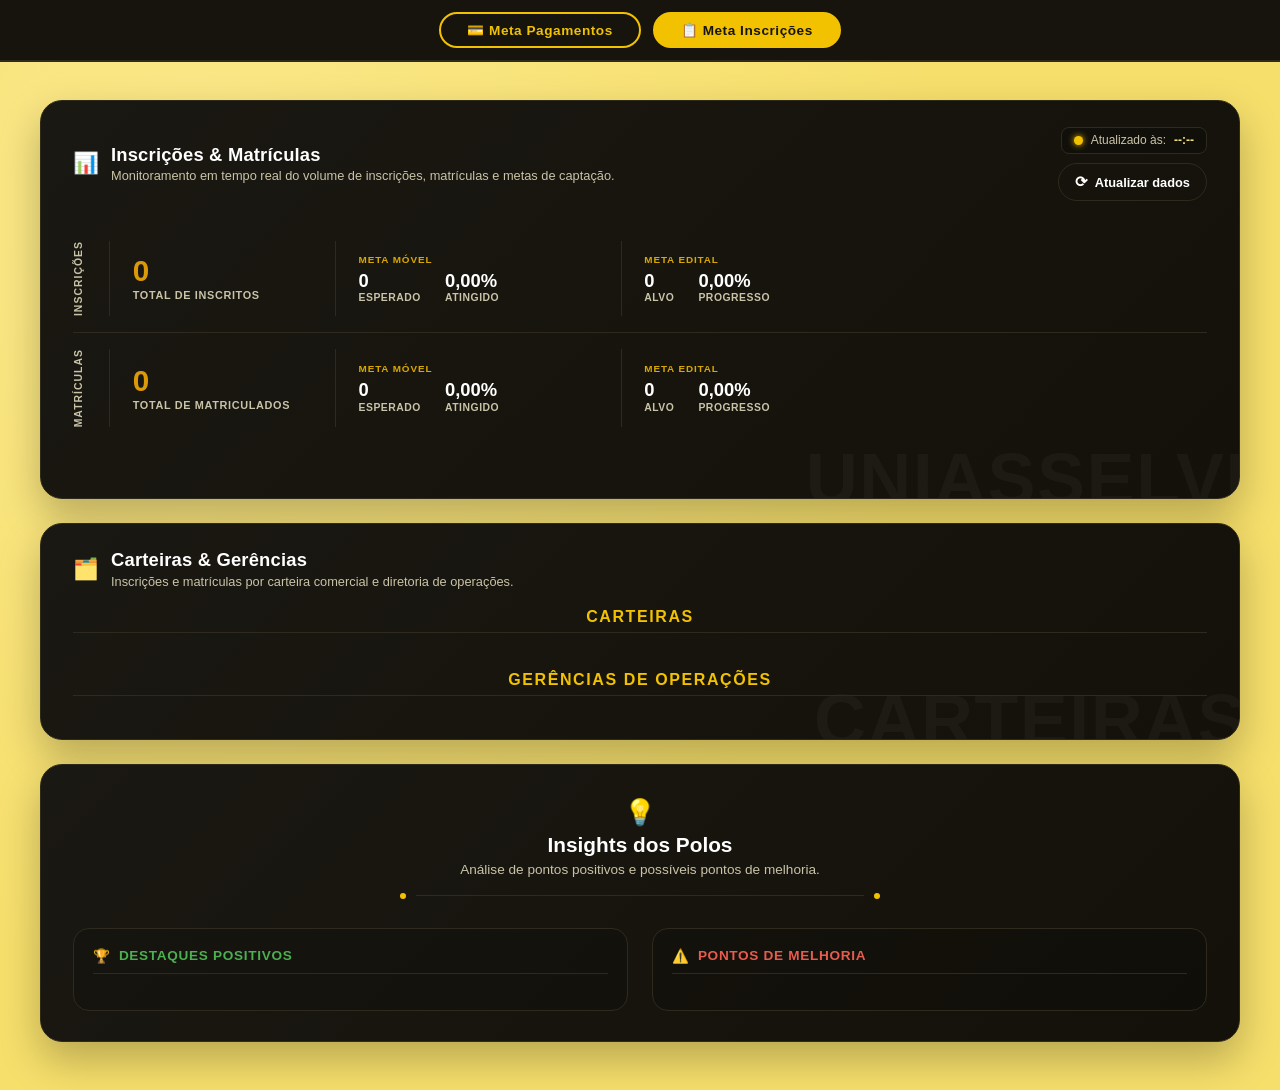
==== inscricoes.html @ 3ea876a2 "first commig first commit" ====
<!DOCTYPE html>
<html lang="pt-BR">

<head>
  <meta charset="UTF-8">
  <meta name="viewport" content="width=device-width, initial-scale=1.0">
  <title>Dashboard de Metas de Inscrições | UNIASSELVI</title>
  <link rel="stylesheet" href="style_inscricoes.css">
</head>

<body>

  <header class="dash-topbar">
    <a href="index.html" class="dash-topbar-btn">💳 Meta Pagamentos</a>
    <a href="inscricoes.html" class="dash-topbar-btn dash-topbar-btn--active">📋 Meta Inscrições</a>
  </header>

  <main class="page">

    <section class="panel panel--top-dashboard">

      <div class="panel-bg-text">UNIASSELVI</div>

      <!-- Header do painel -->
      <div class="panel-header">
        <div class="brand">
          <span class="brand-icon">📊</span>
          <div class="brand-text">
            <h1>Inscrições & Matrículas</h1>
            <p class="brand-sub">Monitoramento em tempo real do volume de inscrições, matrículas e metas de captação.
            </p>
          </div>
        </div>

        <div class="update-wrapper">
          <div class="timestamp-badge">
            <span class="status-dot" id="statusDot"></span>
            <span class="timestamp-label">Atualizado às:</span>
            <span class="timestamp-value" id="statusText">--:--</span>
          </div>
          <button class="refresh-btn" id="refreshBtn">
            <span class="refresh-icon">⟳</span>
            Atualizar dados
          </button>
        </div>
      </div>

      <!-- KPIs: Inscrições e Matrículas -->
      <div class="kpi-duplo">

        <div class="kpi-linha">
          <span class="kpi-row-label">Inscrições</span>
          <div class="kpi-vsep"></div>

          <div class="kpi-volume">
            <span class="val" id="val-inscritos-total">0</span>
            <span class="lbl">Total de inscritos</span>
          </div>

          <div class="kpi-vsep"></div>

          <div class="kpi-group">
            <div class="kpi-group-title">Meta Móvel</div>
            <div class="kpi-group-inner">
              <div class="kpi-stat">
                <span class="val" id="val-insc-movel-esperado">0</span>
                <span class="lbl">Esperado</span>
              </div>
              <div class="kpi-stat">
                <span class="val" id="val-insc-movel-pct">0,00%</span>
                <span class="lbl">Atingido</span>
              </div>
            </div>
          </div>

          <div class="kpi-vsep"></div>

          <div class="kpi-group">
            <div class="kpi-group-title">Meta Edital</div>
            <div class="kpi-group-inner">
              <div class="kpi-stat">
                <span class="val" id="val-insc-edital-alvo">0</span>
                <span class="lbl">Alvo</span>
              </div>
              <div class="kpi-stat">
                <span class="val" id="val-insc-edital-pct">0,00%</span>
                <span class="lbl">Progresso</span>
              </div>
            </div>
          </div>
        </div>

        <div class="kpi-linha">
          <span class="kpi-row-label">Matrículas</span>
          <div class="kpi-vsep"></div>

          <div class="kpi-volume">
            <span class="val" id="val-matriculas-total">0</span>
            <span class="lbl">Total de matriculados</span>
          </div>

          <div class="kpi-vsep"></div>

          <div class="kpi-group">
            <div class="kpi-group-title">Meta Móvel</div>
            <div class="kpi-group-inner">
              <div class="kpi-stat">
                <span class="val" id="val-matr-movel-esperado">0</span>
                <span class="lbl">Esperado</span>
              </div>
              <div class="kpi-stat">
                <span class="val" id="val-matr-movel-pct">0,00%</span>
                <span class="lbl">Atingido</span>
              </div>
            </div>
          </div>

          <div class="kpi-vsep"></div>

          <div class="kpi-group">
            <div class="kpi-group-title">Meta Edital</div>
            <div class="kpi-group-inner">
              <div class="kpi-stat">
                <span class="val" id="val-matr-edital-alvo">0</span>
                <span class="lbl">Alvo</span>
              </div>
              <div class="kpi-stat">
                <span class="val" id="val-matr-edital-pct">0,00%</span>
                <span class="lbl">Progresso</span>
              </div>
            </div>
          </div>
        </div>

      </div>

    </section>

    <section class="panel panel--carteiras" style="margin-top: 1.5rem;">

      <div class="panel-bg-text">CARTEIRAS</div>

      <div class="panel-header" style="margin-bottom: 1.2rem;">
        <div class="brand">
          <span class="brand-icon">🗂️</span>
          <div class="brand-text">
            <h1>Carteiras & Gerências</h1>
            <p class="brand-sub">Inscrições e matrículas por carteira comercial e diretoria de operações.</p>
          </div>
        </div>
      </div>

      <!-- CARTEIRAS -->
      <div class="cg-section-label">Carteiras</div>
      <div class="cg-grid" id="grid-carteiras"></div>

      <!-- GERÊNCIAS -->
      <div class="cg-section-label" style="margin-top: 1.6rem;">Gerências de Operações</div>
      <div class="cg-grid" id="grid-gerencias"></div>

    </section>

    <section class="panel panel--insights" style="margin-top: 1.5rem;">
      <div class="insights-header">
        <span class="insights-lamp">💡</span>
        <h2>Insights dos Polos</h2>
        <p>Análise de pontos positivos e possíveis pontos de melhoria.</p>
        <div class="insights-divider"><span class="dot"></span><span class="line"></span><span class="dot"></span></div>
      </div>

      <div class="insights-grid">
        <div class="insights-col insights-col--positivo">
          <div class="insights-col-title"><span>🏆</span> Destaques Positivos</div>
          <div id="insights-positivos-list"></div>
        </div>

        <div class="insights-col insights-col--melhoria">
          <div class="insights-col-title"><span>⚠️</span> Pontos de Melhoria</div>
          <div id="insights-melhoria-list"></div>
        </div>
      </div>
    </section>

  </main>

  <script src="script-inscricoes.js"></script>
</body>

</html>
---- style_inscricoes.css ----
:root {
  --preto: #16140d;
  --preto-painel: #1a1812;
  --preto-painel-2: #131109;
  --cinza-borda: #2e2a1d;
  --amarelo: #f2c200;
  --amarelo-claro: #f7e07a;
  --amarelo-fundo: #f6df6b;
  --amarelo-queimado: #d9a800;
  --texto-claro: #ffffff;
  --texto-suave: #c9c3a8;
  --verde-ok: #4caf50;
  --laranja-aviso: #f2994a;
  --vermelho-alerta: #e85b4d;
  --ciano-destaque: #db990a;
  --ciano-destaque-suave: #fcc100;
}

* {
  margin: 0;
  padding: 0;
  box-sizing: border-box;
}

body {
  background-color: var(--amarelo-fundo);
  background-image: radial-gradient(circle at 15% 20%, #fbe88a 0%, var(--amarelo-fundo) 55%);
  color: var(--texto-claro);
  font-family: 'Segoe UI', Roboto, Arial, sans-serif;
  min-height: 100vh;
  display: flex;
  align-items: flex-start;
  justify-content: center;
  padding: calc(3rem + 52px) 1.5rem 3rem;
}

.page {
  width: 100%;
  max-width: 1200px;
}

/* ===== Painel Base ===== */
.panel {
  position: relative;
  overflow: hidden;
  background: linear-gradient(135deg, var(--preto-painel) 0%, var(--preto-painel-2) 100%);
  border: 1px solid var(--cinza-borda);
  border-radius: 22px;
  padding: 1.6rem 2rem 1.9rem;
  box-shadow: 0 18px 40px rgba(0, 0, 0, 0.25);
}

.panel-bg-text {
  position: absolute;
  right: -0.5rem;
  bottom: -1.4rem;
  font-size: 4.5rem;
  font-weight: 800;
  letter-spacing: 0.02em;
  color: rgba(255, 255, 255, 0.035);
  white-space: nowrap;
  pointer-events: none;
  user-select: none;
}

/* ===== KPI Duplo (Painel Topo Inscrições) ===== */
.kpi-duplo {
  position: relative;
  z-index: 1;
  display: flex;
  flex-direction: column;
  gap: 0;
  margin-bottom: 1.5rem;
}

.kpi-linha {
  display: flex;
  align-items: center;
  gap: 1.2rem;
  padding: 1rem 0;
}

.kpi-linha + .kpi-linha {
  border-top: 1px solid var(--cinza-borda);
}

.kpi-row-label {
  font-size: 0.65rem;
  font-weight: 700;
  text-transform: uppercase;
  letter-spacing: 0.1em;
  color: var(--texto-suave);
  writing-mode: vertical-rl;
  transform: rotate(180deg);
  white-space: nowrap;
  min-width: 14px;
}

.kpi-vsep {
  width: 1px;
  align-self: stretch;
  background: var(--cinza-borda);
  margin: 0 0.2rem;
}

.kpi-volume {
  display: flex;
  flex-direction: column;
  gap: 0.2rem;
  width: 180px;
  flex-shrink: 0;
}

.kpi-volume .val {
  font-size: 1.85rem;
  font-weight: 800;
  color: var(--ciano-destaque);
  line-height: 1;
}

.kpi-volume .lbl {
  font-size: 0.68rem;
  font-weight: 600;
  text-transform: uppercase;
  letter-spacing: 0.06em;
  color: var(--texto-suave);
}

.kpi-group {
  display: flex;
  flex-direction: column;
  gap: 0.15rem;
  width: 240px;
  flex-shrink: 0;
}

.kpi-group-title {
  font-size: 0.62rem;
  font-weight: 700;
  text-transform: uppercase;
  letter-spacing: 0.09em;
  color: var(--amarelo-queimado);
  margin-bottom: 0.3rem;
}

.kpi-group-inner {
  display: flex;
  gap: 1.5rem;
  align-items: center;
}

.kpi-stat {
  display: flex;
  flex-direction: column;
  gap: 0.15rem;
}

.kpi-stat .val {
  font-size: 1.15rem;
  font-weight: 800;
  color: var(--texto-claro);
  line-height: 1;
}

.kpi-stat .lbl {
  font-size: 0.65rem;
  text-transform: uppercase;
  letter-spacing: 0.05em;
  color: var(--texto-suave);
  font-weight: 600;
}

/* Indicadores de Cores de Porcentagem */
.pct-ok    { color: var(--verde-ok) !important; }
.pct-warn  { color: var(--laranja-aviso) !important; }
.pct-danger { color: var(--vermelho-alerta) !important; }

/* ===== Header do Painel ===== */
.panel-header {
  display: flex;
  align-items: center;
  justify-content: space-between;
  flex-wrap: wrap;
  gap: 1rem;
  margin-bottom: 1.5rem;
  position: relative;
  z-index: 1;
}

.brand {
  display: flex;
  align-items: center;
  gap: 0.75rem;
}

.brand-icon {
  font-size: 1.3rem;
  line-height: 1;
}

.brand-text h1 {
  font-size: 1.15rem;
  font-weight: 700;
  letter-spacing: 0.01em;
  color: var(--texto-claro);
}

.brand-sub {
  font-size: 0.8rem;
  color: var(--texto-suave);
  margin-top: 0.15rem;
}

/* ===== Botão Atualizar & Timestamp ===== */
.update-wrapper {
  display: flex;
  flex-direction: column;
  align-items: flex-end;
  gap: 0.6rem;
}

.timestamp-badge {
  display: flex;
  align-items: center;
  gap: 0.5rem;
  background: rgba(0, 0, 0, 0.2);
  border: 1px solid var(--cinza-borda);
  padding: 0.35rem 0.75rem;
  border-radius: 8px;
  font-size: 0.75rem;
}

.timestamp-label { color: var(--texto-suave); }
.timestamp-value { color: var(--amarelo-claro); font-weight: 700; }

.refresh-btn {
  display: flex;
  align-items: center;
  gap: 0.4rem;
  background-color: transparent;
  border: 1px solid var(--cinza-borda);
  color: var(--texto-claro);
  font-size: 0.8rem;
  font-weight: 600;
  padding: 0.55rem 1rem;
  border-radius: 999px;
  cursor: pointer;
  transition: border-color 0.15s ease, background-color 0.15s ease;
}

.refresh-btn:hover {
  border-color: var(--amarelo);
  background-color: rgba(242, 194, 0, 0.06);
}

.refresh-icon {
  font-size: 0.95rem;
  display: inline-block;
}

.refresh-btn.spinning .refresh-icon {
  animation: spin 0.7s linear infinite;
}

@keyframes spin {
  from { transform: rotate(0deg); }
  to   { transform: rotate(360deg); }
}

/* ===== Status Dot ===== */
.status-dot {
  width: 9px;
  height: 9px;
  border-radius: 50%;
  background-color: var(--amarelo);
  box-shadow: 0 0 6px var(--amarelo);
  animation: pulse 1.4s infinite ease-in-out;
}

.status-dot.ok {
  background-color: var(--verde-ok);
  box-shadow: 0 0 6px var(--verde-ok);
  animation: none;
}

.status-dot.error {
  background-color: var(--vermelho-alerta);
  box-shadow: 0 0 6px var(--vermelho-alerta);
  animation: none;
}

@keyframes pulse {
  0%, 100% { opacity: 1; }
  50%       { opacity: 0.35; }
}

/* ===== Cards KPI do Topo ===== */
.panel-stats-grouped {
  display: grid;
  grid-template-columns: 1.2fr 1.5fr 1.5fr;
  gap: 1.5rem;
  margin-top: 1rem;
  position: relative;
  z-index: 1;
}

.stat-group {
  background: rgba(0, 0, 0, 0.15);
  border: 1px solid rgba(46, 42, 29, 0.7);
  border-radius: 14px;
  padding: 1rem 1.2rem;
  display: flex;
  flex-direction: column;
  justify-content: space-between;
}

.stat-group--main {
  background: linear-gradient(135deg, rgba(242, 194, 0, 0.03) 0%, rgba(0, 0, 0, 0.2) 100%);
  border-color: rgba(242, 194, 0, 0.2);
}

.stat-label-group {
  font-size: 0.7rem;
  text-transform: uppercase;
  letter-spacing: 0.06em;
  color: var(--amarelo);
  font-weight: 700;
  margin-bottom: 0.75rem;
  padding-bottom: 0.4rem;
  border-bottom: 1px solid rgba(46, 42, 29, 0.4);
}

.stat-split-box {
  display: flex;
  align-items: center;
  height: 100%;
}

.stat-sub-item {
  flex: 1;
  display: flex;
  flex-direction: column;
  gap: 0.15rem;
}

.stat-sub-item.border-left {
  border-left: 1px solid rgba(46, 42, 29, 0.6);
  padding-left: 1.2rem;
}

.stat-value-large {
  font-size: 2.2rem;
  font-weight: 800;
  color: var(--amarelo);
  line-height: 1.1;
  display: block;
}

.stat-value-grouped {
  font-size: 1.5rem;
  font-weight: 700;
  color: var(--texto-claro);
  line-height: 1.1;
}

.stat-value-grouped.percent { color: var(--amarelo-claro); }

.stat-sublabel {
  font-size: 0.68rem;
  color: var(--texto-suave);
  text-transform: uppercase;
  letter-spacing: 0.02em;
  margin-top: 0.2rem;
}

/* ===== Topbar Navegação Global ===== */
.dash-topbar {
  position: fixed;
  top: 0;
  left: 0;
  right: 0;
  z-index: 999;
  display: flex;
  justify-content: center;
  align-items: center;
  gap: 12px;
  padding: 12px 24px;
  background: var(--preto);
  border-bottom: 2px solid var(--cinza-borda);
}

.dash-topbar-btn {
  padding: 8px 26px;
  border-radius: 999px;
  font-size: 0.85rem;
  font-weight: 700;
  text-decoration: none;
  letter-spacing: 0.04em;
  border: 2px solid var(--amarelo);
  color: var(--amarelo);
  background: transparent;
  transition: all 0.2s ease;
}

.dash-topbar-btn:hover {
  background: rgba(242, 194, 0, 0.1);
}

.dash-topbar-btn--active {
  background: var(--amarelo);
  color: var(--preto);
  border-color: var(--amarelo);
}

.dash-topbar-btn--active:hover {
  background: var(--amarelo-claro);
}

/* ===== Responsividade ===== */
@media (max-width: 900px) {
  .panel-stats-grouped {
    grid-template-columns: 1fr;
    gap: 1rem;
  }
}

@media (max-width: 760px) {
  .update-wrapper {
    align-items: flex-start;
    width: 100%;
    flex-direction: row;
    justify-content: space-between;
  }
  .panel-bg-text { display: none; }
}


/* ===== Seção Carteiras & Gerências ===== */
.cg-section-label {
  font-size: 1.0rem;
  font-weight: 700;
  text-transform: uppercase;
  letter-spacing: 0.1em;
  color: var(--amarelo);
  margin-bottom: 0.75rem;
  padding-bottom: 0.4rem;
  border-bottom: 1px solid var(--cinza-borda);
  position: relative;
  z-index: 1;
  text-align: center;
}

.cg-grid {
  display: grid;
  grid-template-columns: repeat(auto-fit, minmax(280px, 1fr));
  gap: 1rem;
  position: relative;
  z-index: 1;
}

/* Carteiras: sempre 4 itens fixos (Florença, Gênova, Milão, Roma) -> grid 2x2 balanceado */
#grid-carteiras {
  grid-template-columns: repeat(2, 1fr);
}

/* Gerências: sempre 3 itens fixos (Diretoria, Op I, Op II) -> uma única linha de 3 */
#grid-gerencias {
  grid-template-columns: repeat(2, 1fr);
}

@media (max-width: 900px) {
  #grid-carteiras,
  #grid-gerencias {
    grid-template-columns: 1fr;
  }
}

@media (min-width: 901px) and (max-width: 1180px) {
  #grid-gerencias {
    grid-template-columns: repeat(2, 1fr);
  }
}

.cg-card {
  background: rgba(0, 0, 0, 0.25);
  border: 1px solid var(--cinza-borda);
  border-radius: 14px;
  padding: 1rem 1.2rem;
  display: flex;
  flex-direction: column;
  gap: 0;
  min-width: 0;
}

.cg-card-title {
  font-size: 0.75rem;
  font-weight: 800;
  text-transform: uppercase;
  letter-spacing: 0.08em;
  text-align: center;
  color: var(--ciano-destaque-suave);
  margin-bottom: 0.75rem;
  padding-bottom: 0.5rem;
  border-bottom: 1px solid var(--cinza-borda);
}

.cg-linha {
  display: flex;
  align-items: center;
  gap: 1rem;
  padding: 0.6rem 0;
}

.cg-linha + .cg-linha {
  border-top: 1px solid rgba(46, 42, 29, 0.5);
}

.cg-linha-label {
  font-size: 0.62rem;
  font-weight: 700;
  text-transform: uppercase;
  letter-spacing: 0.1em;
  color: var(--texto-suave);
  writing-mode: vertical-rl;
  transform: rotate(180deg);
  white-space: nowrap;
  min-width: 12px;
}

.cg-vsep {
  width: 1px;
  align-self: stretch;
  background: var(--cinza-borda);
}

.cg-volume {
  display: flex;
  flex-direction: column;
  gap: 0.1rem;
  width: 90px;
  flex-shrink: 0;
}

.cg-volume .val {
  font-size: 1.4rem;
  font-weight: 800;
  color: var(--ciano-destaque);
  line-height: 1;
}

.cg-volume .lbl {
  font-size: 0.62rem;
  font-weight: 600;
  text-transform: uppercase;
  letter-spacing: 0.05em;
  color: var(--texto-suave);
}

.cg-metas {
  display: flex;
  flex-direction: row;
  gap: 0.8rem;
  flex: 1;
}

.cg-meta-grupo {
  flex: 1;
}

.cg-meta-grupo {
  display: flex;
  flex-direction: column;
  gap: 0.15rem;
}

.cg-meta-titulo {
  font-size: 0.58rem;
  font-weight: 700;
  text-transform: uppercase;
  letter-spacing: 0.08em;
  color: var(--amarelo-queimado);
  margin-left: 28px;
}

.cg-meta-inner {
  display: flex;
  gap: 0.6rem;
}

.cg-stat {
  display: flex;
  flex-direction: column;
  gap: 0.1rem;
}

.cg-stat .val {
  font-size: 0.95rem;
  font-weight: 700;
  color: var(--texto-claro);
  line-height: 1;
}

.cg-stat .lbl {
  font-size: 0.6rem;
  text-transform: uppercase;
  letter-spacing: 0.05em;
  color: var(--texto-suave);
}

/* ===== Seção Insights dos Polos ===== */
.panel--insights { padding-top: 2rem; }

.insights-header {
  text-align: center;
  margin-bottom: 1.8rem;
  position: relative;
  z-index: 1;
}

.insights-lamp { font-size: 1.6rem; display: block; margin-bottom: 0.4rem; }

.insights-header h2 {
  font-size: 1.3rem;
  font-weight: 800;
  color: var(--texto-claro);
}

.insights-header p {
  font-size: 0.85rem;
  color: var(--texto-suave);
  margin-top: 0.3rem;
}

.insights-divider {
  display: flex;
  align-items: center;
  justify-content: center;
  gap: 0.6rem;
  margin: 1rem auto 0;
  max-width: 480px;
}

.insights-divider .line {
  flex: 1;
  height: 1px;
  background: var(--cinza-borda);
}

.insights-divider .dot {
  width: 6px;
  height: 6px;
  border-radius: 50%;
  background: var(--amarelo);
}

.insights-grid {
  display: grid;
  grid-template-columns: 1fr 1fr;
  gap: 1.5rem;
  position: relative;
  z-index: 1;
}

.insights-col {
  background: rgba(0, 0, 0, 0.15);
  border: 1px solid var(--cinza-borda);
  border-radius: 16px;
  padding: 1.2rem;
}

.insights-col-title {
  display: flex;
  align-items: center;
  gap: 0.5rem;
  font-size: 0.85rem;
  font-weight: 800;
  text-transform: uppercase;
  letter-spacing: 0.05em;
  margin-bottom: 1rem;
  padding-bottom: 0.6rem;
  border-bottom: 1px solid var(--cinza-borda);
}

.insights-col--positivo .insights-col-title { color: var(--verde-ok); }
.insights-col--melhoria .insights-col-title { color: var(--vermelho-alerta); }

.insight-item {
  display: flex;
  gap: 0.8rem;
  align-items: flex-start;
  background: rgba(0, 0, 0, 0.25);
  border: 1px solid var(--cinza-borda);
  border-radius: 12px;
  padding: 0.8rem 1rem;
}

.insight-item + .insight-item { margin-top: 0.7rem; }

.insight-icon { font-size: 1.1rem; line-height: 1.3; }

.insight-title {
  font-size: 0.88rem;
  font-weight: 700;
  color: var(--texto-claro);
}

.insight-desc {
  font-size: 0.78rem;
  color: var(--texto-suave);
  margin-top: 0.15rem;
}

.insight-meta {
  font-size: 0.7rem;
  font-weight: 500;
  color: var(--laranja-aviso);
  margin-top: 0.3rem;
  opacity: 0.9;
}

.insight-empty {
  font-size: 0.85rem;
  color: var(--texto-suave);
  padding: 1rem;
}

@media (max-width: 900px) {
  .insights-grid { grid-template-columns: 1fr; }
}
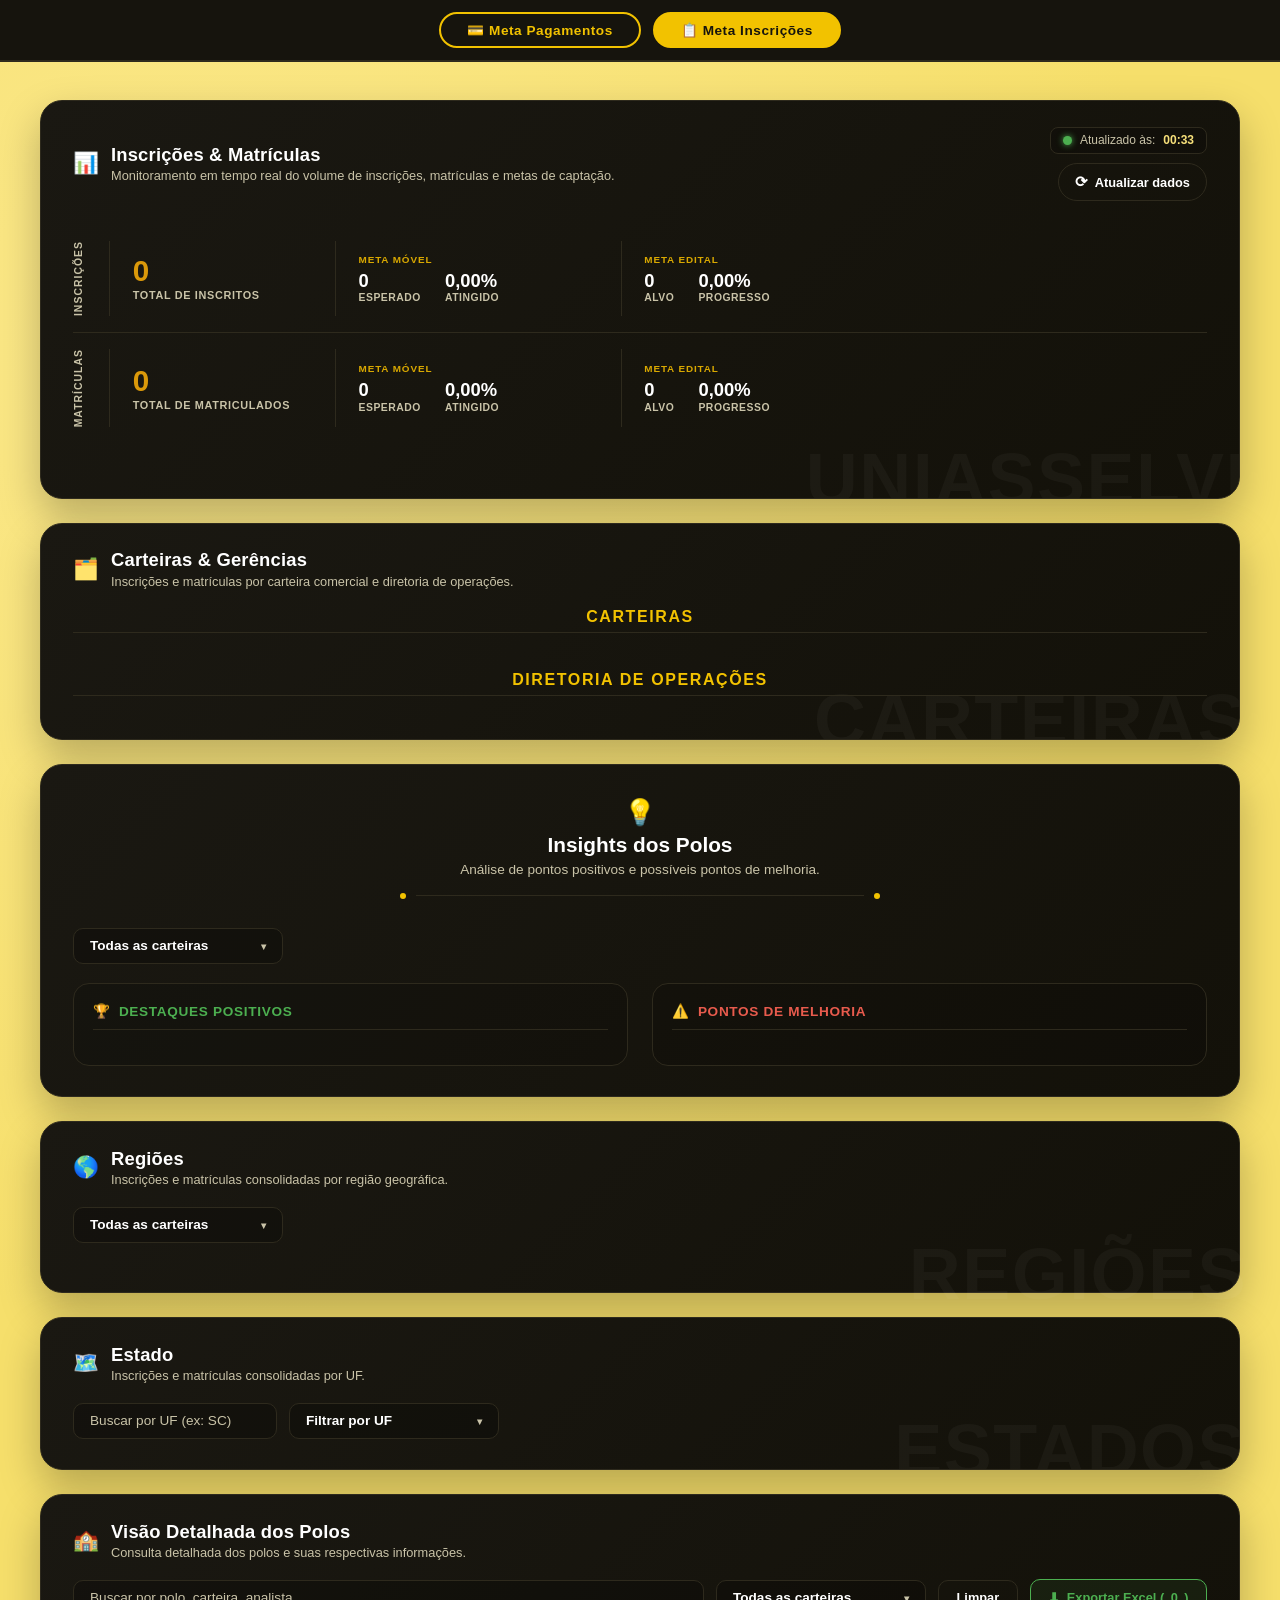
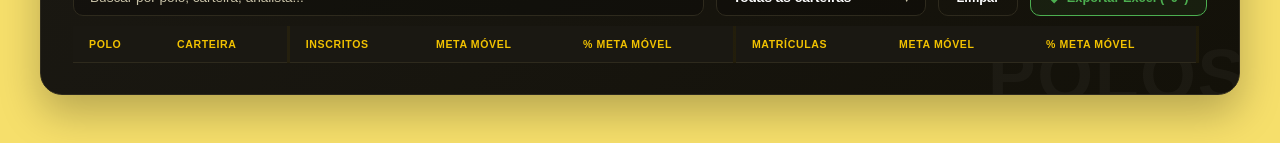
==== commit b0b10bea: "segundo commit" ====
--- a/inscricoes.html
+++ b/inscricoes.html
@@ -155,7 +155,7 @@
       <div class="cg-grid" id="grid-carteiras"></div>
 
       <!-- GERÊNCIAS -->
-      <div class="cg-section-label" style="margin-top: 1.6rem;">Gerências de Operações</div>
+      <div class="cg-section-label" style="margin-top: 1.6rem;">DIRETORIA DE Operações</div>
       <div class="cg-grid" id="grid-gerencias"></div>
 
     </section>
@@ -168,6 +168,22 @@
         <div class="insights-divider"><span class="dot"></span><span class="line"></span><span class="dot"></span></div>
       </div>
 
+      <div class="filter-bar" style="margin-bottom: 1.2rem;">
+        <div class="uf-dropdown" id="insightsCarteiraDropdown">
+          <button type="button" class="uf-dropdown-btn" id="insightsCarteiraBtn">
+            <span id="insightsCarteiraLabel">Todas as carteiras</span>
+            <span class="uf-dropdown-arrow">▾</span>
+          </button>
+          <div class="uf-dropdown-panel" id="insightsCarteiraPanel">
+            <div class="uf-dropdown-actions">
+              <button type="button" class="uf-dropdown-action" id="insightsCarteiraSelectAll">Selecionar todos</button>
+              <button type="button" class="uf-dropdown-action" id="insightsCarteiraClearAll">Limpar</button>
+            </div>
+            <div class="uf-chips-wrapper" id="insights-carteira-options"></div>
+          </div>
+        </div>
+      </div>
+
       <div class="insights-grid">
         <div class="insights-col insights-col--positivo">
           <div class="insights-col-title"><span>🏆</span> Destaques Positivos</div>
@@ -181,6 +197,141 @@
       </div>
     </section>
 
+    <section class="panel panel--regioes" style="margin-top: 1.5rem;">
+
+      <div class="panel-bg-text">REGIÕES</div>
+
+      <div class="panel-header" style="margin-bottom: 1.2rem;">
+        <div class="brand">
+          <span class="brand-icon">🌎</span>
+          <div class="brand-text">
+            <h1>Regiões</h1>
+            <p class="brand-sub">Inscrições e matrículas consolidadas por região geográfica.</p>
+          </div>
+        </div>
+      </div>
+
+      <div class="filter-bar" style="margin-bottom: 1.2rem;">
+        <div class="uf-dropdown" id="regiaoCarteiraDropdown">
+          <button type="button" class="uf-dropdown-btn" id="regiaoCarteiraBtn">
+            <span id="regiaoCarteiraLabel">Todas as carteiras</span>
+            <span class="uf-dropdown-arrow">▾</span>
+          </button>
+          <div class="uf-dropdown-panel" id="regiaoCarteiraPanel">
+            <div class="uf-dropdown-actions">
+              <button type="button" class="uf-dropdown-action" id="regiaoCarteiraSelectAll">Selecionar
+                todos</button>
+              <button type="button" class="uf-dropdown-action" id="regiaoCarteiraClearAll">Limpar</button>
+            </div>
+            <div class="uf-chips-wrapper" id="regiao-carteira-options"></div>
+          </div>
+        </div>
+      </div>
+
+      <div class="cg-grid" id="grid-regioes"></div>
+
+    </section>
+
+    <section class="panel panel--estados" style="margin-top: 1.5rem;">
+
+      <div class="panel-bg-text">ESTADOS</div>
+
+      <div class="panel-header" style="margin-bottom: 1.2rem;">
+        <div class="brand">
+          <span class="brand-icon">🗺️</span>
+          <div class="brand-text">
+            <h1>Estado</h1>
+            <p class="brand-sub">Inscrições e matrículas consolidadas por UF.</p>
+          </div>
+        </div>
+      </div>
+
+      <div class="filter-bar">
+        <input type="text" id="estados-search" class="filter-search" placeholder="Buscar por UF (ex: SC)">
+
+        <div class="uf-dropdown" id="ufDropdown">
+          <button type="button" class="uf-dropdown-btn" id="ufDropdownBtn">
+            <span id="ufDropdownLabel">Filtrar por UF</span>
+            <span class="uf-dropdown-arrow">▾</span>
+          </button>
+
+          <div class="uf-dropdown-panel" id="ufDropdownPanel">
+            <div class="uf-dropdown-actions">
+              <button type="button" class="uf-dropdown-action" id="ufSelectAll">Selecionar todos</button>
+              <button type="button" class="uf-dropdown-action" id="ufClearAll">Limpar</button>
+            </div>
+            <div class="uf-chips-wrapper" id="estados-checkboxes"></div>
+          </div>
+        </div>
+      </div>
+
+      <div class="scroll-container">
+        <div class="cg-grid" id="grid-estados"></div>
+      </div>
+
+    </section>
+
+    <section class="panel panel--polos-detalhe" style="margin-top: 1.5rem;">
+
+      <div class="panel-bg-text">POLOS</div>
+
+      <div class="panel-header" style="margin-bottom: 1.2rem;">
+        <div class="brand">
+          <span class="brand-icon">🏫</span>
+          <div class="brand-text">
+            <h1>Visão Detalhada dos Polos</h1>
+            <p class="brand-sub">Consulta detalhada dos polos e suas respectivas informações.</p>
+          </div>
+        </div>
+      </div>
+
+      <div class="filter-bar filter-bar--polos">
+        <input type="text" id="polos-search" class="filter-search filter-search--grow"
+          placeholder="Buscar por polo, carteira, analista...">
+
+        <div class="uf-dropdown" id="polosCarteiraDropdown">
+          <button type="button" class="uf-dropdown-btn" id="polosCarteiraBtn">
+            <span id="polosCarteiraLabel">Todas as carteiras</span>
+            <span class="uf-dropdown-arrow">▾</span>
+          </button>
+          <div class="uf-dropdown-panel" id="polosCarteiraPanel">
+            <div class="uf-dropdown-actions">
+              <button type="button" class="uf-dropdown-action" id="carteiraSelectAll">Selecionar todos</button>
+              <button type="button" class="uf-dropdown-action" id="carteiraClearAll">Limpar</button>
+            </div>
+            <div class="uf-chips-wrapper" id="polos-carteira-options"></div>
+          </div>
+        </div>
+
+        <button type="button" class="filter-btn" id="polosClearBtn">Limpar</button>
+
+        <button type="button" class="filter-btn-export" id="polosExportBtn">
+          <span class="filter-btn-export-icon">⬇</span>
+          Exportar Excel (<span id="polosExportCount">0</span>)
+        </button>
+      </div>
+
+      <div class="scroll-container">
+        <table class="polos-table">
+          <thead>
+            <tr>
+              <th class="th-base">Polo</th>
+              <th class="th-base">Carteira</th>
+              <th class="th-sub th-sub--insc-start">Inscritos</th>
+              <th class="th-sub th-sub--insc">Meta Móvel</th>
+              <th class="th-sub th-sub--insc-end">% Meta Móvel</th>
+              <th class="th-sub th-sub--matr-start">Matrículas</th>
+              <th class="th-sub th-sub--matr">Meta Móvel</th>
+              <th class="th-sub th-sub--matr-end">% Meta Móvel</th>
+            </tr>
+          </thead>
+          <tbody id="polos-table-body"></tbody>
+        </table>
+      </div>
+
+    </section>
+
+
   </main>
 
   <script src="script-inscricoes.js"></script>
--- a/style_inscricoes.css
+++ b/style_inscricoes.css
@@ -463,6 +463,10 @@
   grid-template-columns: repeat(2, 1fr);
 }
 
+#grid-regioes {
+  grid-template-columns: repeat(2, 1fr);
+}
+
 /* Gerências: sempre 3 itens fixos (Diretoria, Op I, Op II) -> uma única linha de 3 */
 #grid-gerencias {
   grid-template-columns: repeat(2, 1fr);
@@ -473,6 +477,9 @@
   #grid-gerencias {
     grid-template-columns: 1fr;
   }
+    #grid-regioes {
+    grid-template-columns: 1fr;
+  }
 }
 
 @media (min-width: 901px) and (max-width: 1180px) {
@@ -490,6 +497,7 @@
   flex-direction: column;
   gap: 0;
   min-width: 0;
+  margin-top: 10px;
 }
 
 .cg-card-title {
@@ -502,6 +510,27 @@
   margin-bottom: 0.75rem;
   padding-bottom: 0.5rem;
   border-bottom: 1px solid var(--cinza-borda);
+  display: flex;
+  align-items: center;
+  gap: 0.5rem;
+}
+
+.cg-export-btn {
+    margin-left: auto;
+    background: none;
+    border: 1px solid var(--border, #e9ac3c);
+    border-radius: 4px;
+    padding: 2px 7px;
+    font-size: 0.78rem;
+    cursor: pointer;
+    color: var(--muted, #ec8a09);
+    line-height: 1;
+    transition: background 0.15s, color 0.15s;
+}
+
+.cg-export-btn:hover {
+    background: var(--accent, #e8f0fe);
+    color: var(--text, #333);
 }
 
 .cg-linha {
@@ -726,4 +755,351 @@
 
 @media (max-width: 900px) {
   .insights-grid { grid-template-columns: 1fr; }
+}
+
+/* ===== Container com rolagem (Estados) ===== */
+.scroll-container {
+  max-height: 560px;
+  overflow-y: auto;
+  padding-right: 0.5rem;
+  position: relative;
+  z-index: 1;
+}
+
+.scroll-container::-webkit-scrollbar {
+  width: 8px;
+}
+
+.scroll-container::-webkit-scrollbar-track {
+  background: rgba(0, 0, 0, 0.2);
+  border-radius: 999px;
+}
+
+.scroll-container::-webkit-scrollbar-thumb {
+  background: var(--amarelo-queimado);
+  border-radius: 999px;
+}
+
+.scroll-container::-webkit-scrollbar-thumb:hover {
+  background: var(--amarelo);
+}
+
+/* Firefox */
+.scroll-container {
+  scrollbar-width: thin;
+  scrollbar-color: var(--amarelo-queimado) rgba(0, 0, 0, 0.2);
+}
+
+#grid-estados {
+  grid-template-columns: repeat(2, 1fr);
+}
+
+@media (max-width: 900px) {
+  #grid-estados {
+    grid-template-columns: 1fr;
+  }
+}
+
+
+
+.filter-search {
+  background: rgba(0, 0, 0, 0.25);
+  border: 1px solid var(--cinza-borda);
+  border-radius: 10px;
+  padding: 0.6rem 1rem;
+  color: var(--texto-claro);
+  font-size: 0.85rem;
+  outline: none;
+  transition: border-color 0.15s ease;
+}
+
+.filter-search::placeholder { color: var(--texto-suave); }
+.filter-search:focus { border-color: var(--amarelo); }
+
+.filter-bar {
+  display: flex;
+  flex-wrap: wrap;
+  align-items: flex-start;
+  gap: 0.75rem;
+}
+
+/* ===== Dropdown de UFs ===== */
+.uf-dropdown {
+  position: relative;
+}
+
+.uf-dropdown-btn {
+  display: flex;
+  align-items: center;
+  justify-content: space-between;
+  gap: 0.75rem;
+  min-width: 210px;
+  background: rgba(0, 0, 0, 0.25);
+  border: 1px solid var(--cinza-borda);
+  border-radius: 10px;
+  padding: 0.6rem 1rem;
+  color: var(--texto-claro);
+  font-size: 0.85rem;
+  font-weight: 600;
+  cursor: pointer;
+  transition: border-color 0.15s ease;
+}
+
+.uf-dropdown-btn:hover { border-color: var(--amarelo-queimado); }
+.uf-dropdown.open .uf-dropdown-btn { border-color: var(--amarelo); }
+
+.uf-dropdown-arrow {
+  font-size: 0.65rem;
+  color: var(--texto-suave);
+  transition: transform 0.15s ease;
+}
+
+.uf-dropdown.open .uf-dropdown-arrow { transform: rotate(180deg); }
+
+.uf-dropdown-panel {
+  display: none;
+  position: absolute;
+  top: calc(100% + 8px);
+  left: 0;
+  z-index: 30;
+  width: 300px;
+  background: var(--preto-painel);
+  border: 1px solid var(--cinza-borda);
+  border-radius: 12px;
+  padding: 0.75rem;
+  box-shadow: 0 16px 34px rgba(0, 0, 0, 0.45);
+}
+
+.uf-dropdown.open .uf-dropdown-panel { display: block; }
+
+.uf-dropdown-actions {
+  display: flex;
+  justify-content: space-between;
+  margin-bottom: 0.6rem;
+  padding-bottom: 0.5rem;
+  border-bottom: 1px solid var(--cinza-borda);
+}
+
+.uf-dropdown-action {
+  background: none;
+  border: none;
+  color: var(--amarelo);
+  font-size: 0.7rem;
+  font-weight: 700;
+  text-transform: uppercase;
+  letter-spacing: 0.04em;
+  cursor: pointer;
+  padding: 0;
+}
+
+.uf-dropdown-action:hover { text-decoration: underline; }
+
+.uf-chips-wrapper {
+  display: flex;
+  flex-wrap: wrap;
+  gap: 0.5rem;
+  max-height: 220px;
+  overflow-y: auto;
+  padding: 0.2rem;
+}
+
+.uf-chips-wrapper::-webkit-scrollbar { width: 8px; }
+.uf-chips-wrapper::-webkit-scrollbar-track {
+  background: rgba(0, 0, 0, 0.2);
+  border-radius: 999px;
+}
+.uf-chips-wrapper::-webkit-scrollbar-thumb {
+  background: var(--amarelo-queimado);
+  border-radius: 999px;
+}
+.uf-chips-wrapper::-webkit-scrollbar-thumb:hover { background: var(--amarelo); }
+.uf-chips-wrapper {
+  scrollbar-width: thin;
+  scrollbar-color: var(--amarelo-queimado) rgba(0, 0, 0, 0.2);
+}
+
+@media (max-width: 480px) {
+  .uf-dropdown-panel { width: 100%; }
+}
+
+.uf-chip {
+  display: flex;
+  align-items: center;
+  gap: 0.35rem;
+  background: rgba(0, 0, 0, 0.25);
+  border: 1px solid var(--cinza-borda);
+  border-radius: 999px;
+  padding: 0.3rem 0.7rem;
+  font-size: 0.72rem;
+  font-weight: 700;
+  color: var(--texto-suave);
+  cursor: pointer;
+  user-select: none;
+  transition: border-color 0.15s ease, color 0.15s ease;
+}
+
+.uf-chip:hover { border-color: var(--amarelo-queimado); }
+
+.uf-chip input[type="checkbox"] {
+  accent-color: var(--amarelo);
+  cursor: pointer;
+}
+
+.uf-chip input[type="checkbox"]:checked + span {
+  color: var(--amarelo);
+}
+
+/* ===== Visão Detalhada dos Polos ===== */
+.filter-bar--polos {
+  align-items: center;
+}
+
+.filter-search--grow {
+  flex: 1;
+  min-width: 220px;
+}
+
+.filter-select {
+  background: rgba(0, 0, 0, 0.25);
+  border: 1px solid var(--cinza-borda);
+  border-radius: 10px;
+  padding: 0.6rem 1rem;
+  color: var(--texto-claro);
+  font-size: 0.85rem;
+  min-width: 200px;
+  cursor: pointer;
+  outline: none;
+  transition: border-color 0.15s ease;
+}
+
+.filter-select:focus { border-color: var(--amarelo); }
+
+.filter-btn {
+  background: transparent;
+  border: 1px solid var(--cinza-borda);
+  color: var(--texto-claro);
+  font-size: 0.8rem;
+  font-weight: 600;
+  padding: 0.6rem 1.1rem;
+  border-radius: 10px;
+  cursor: pointer;
+  transition: border-color 0.15s ease, background-color 0.15s ease;
+}
+
+.filter-btn:hover {
+  border-color: var(--amarelo);
+  background-color: rgba(242, 194, 0, 0.06);
+}
+
+.filter-btn-export {
+  display: flex;
+  align-items: center;
+  gap: 0.4rem;
+  background: rgba(76, 175, 80, 0.08);
+  border: 1px solid var(--verde-ok);
+  color: var(--verde-ok);
+  font-size: 0.8rem;
+  font-weight: 700;
+  padding: 0.6rem 1.1rem;
+  border-radius: 10px;
+  cursor: pointer;
+  transition: background-color 0.15s ease;
+}
+
+.filter-btn-export:hover { background-color: rgba(76, 175, 80, 0.16); }
+.filter-btn-export-icon { font-size: 0.85rem; }
+
+.polos-table {
+  width: 100%;
+  border-collapse: collapse;
+  font-size: 0.85rem;
+  position: relative;
+  z-index: 1;
+  margin-top: 10px;
+}
+
+.polos-table thead th {
+  text-align: left;
+  padding: 0.75rem 1rem;
+  font-size: 0.66rem;
+  font-weight: 700;
+  text-transform: uppercase;
+  letter-spacing: 0.06em;
+  color: var(--amarelo);
+  border-bottom: 1px solid var(--cinza-borda);
+  white-space: nowrap;
+  position: sticky;
+  top: 0;
+  background: var(--preto-painel);
+}
+
+.polos-table tbody td {
+  padding: 0.85rem 1rem;
+  border-bottom: 1px solid rgba(46, 42, 29, 0.5);
+  color: var(--texto-claro);
+  vertical-align: top;
+}
+
+.polos-table tbody tr:hover { background: rgba(255, 255, 255, 0.02); }
+
+.polos-table td.polos-nome { font-weight: 700; }
+.polos-table td.num { font-weight: 800; color: var(--ciano-destaque); }
+
+.polos-empty {
+  text-align: center;
+  color: var(--texto-suave);
+  padding: 1.5rem !important;
+}
+
+@media (max-width: 760px) {
+  .filter-bar--polos { flex-direction: column; align-items: stretch; }
+  .filter-search--grow { min-width: 0; }
+}
+
+.carteira-option--active {
+  border-color: var(--amarelo) !important;
+  color: var(--amarelo) !important;
+}
+
+/* ===== Agrupamento visual da tabela de Polos ===== */
+.th-base {
+  vertical-align: middle;
+}
+
+.th-sub {
+  text-align: left;
+  font-size: 0.63rem;
+  font-weight: 700;
+  text-transform: uppercase;
+  letter-spacing: 0.05em;
+  color: var(--preto);
+  background: var(--amarelo-queimado);
+  padding: 0.75rem 1rem;
+  border-bottom: 1px solid var(--cinza-borda);
+}
+
+.th-sub--insc-start { border-left: 3px solid rgba(217, 166, 0, 0.062); }
+.th-sub--insc-end   { border-right: 3px solid rgba(217, 166, 0, 0.062); }
+.th-sub--matr-start { border-left: 3px solid rgba(217, 166, 0, 0.062); }
+.th-sub--matr-end   { border-right: 3px solid rgba(217, 166, 0, 0.062); }
+
+.td-insc-start { border-left: 3px solid rgba(217, 168, 0, 0.15); }
+.td-insc-end   { border-right: 3px solid rgba(217, 168, 0, 0.15); }
+.td-matr-start { border-left: 3px solid rgba(217, 168, 0, 0.15); }
+.td-matr-end   { border-right: 3px solid rgba(217, 168, 0, 0.15); }
+
+.panel--regioes {
+  overflow: visible !important;
+}
+
+.panel--regioes .panel-header {
+  z-index: 50;
+}
+
+.panel--regioes .brand {
+  overflow: visible;
+}
+
+.panel--regioes .filter-bar {
+  overflow: visible;
 }
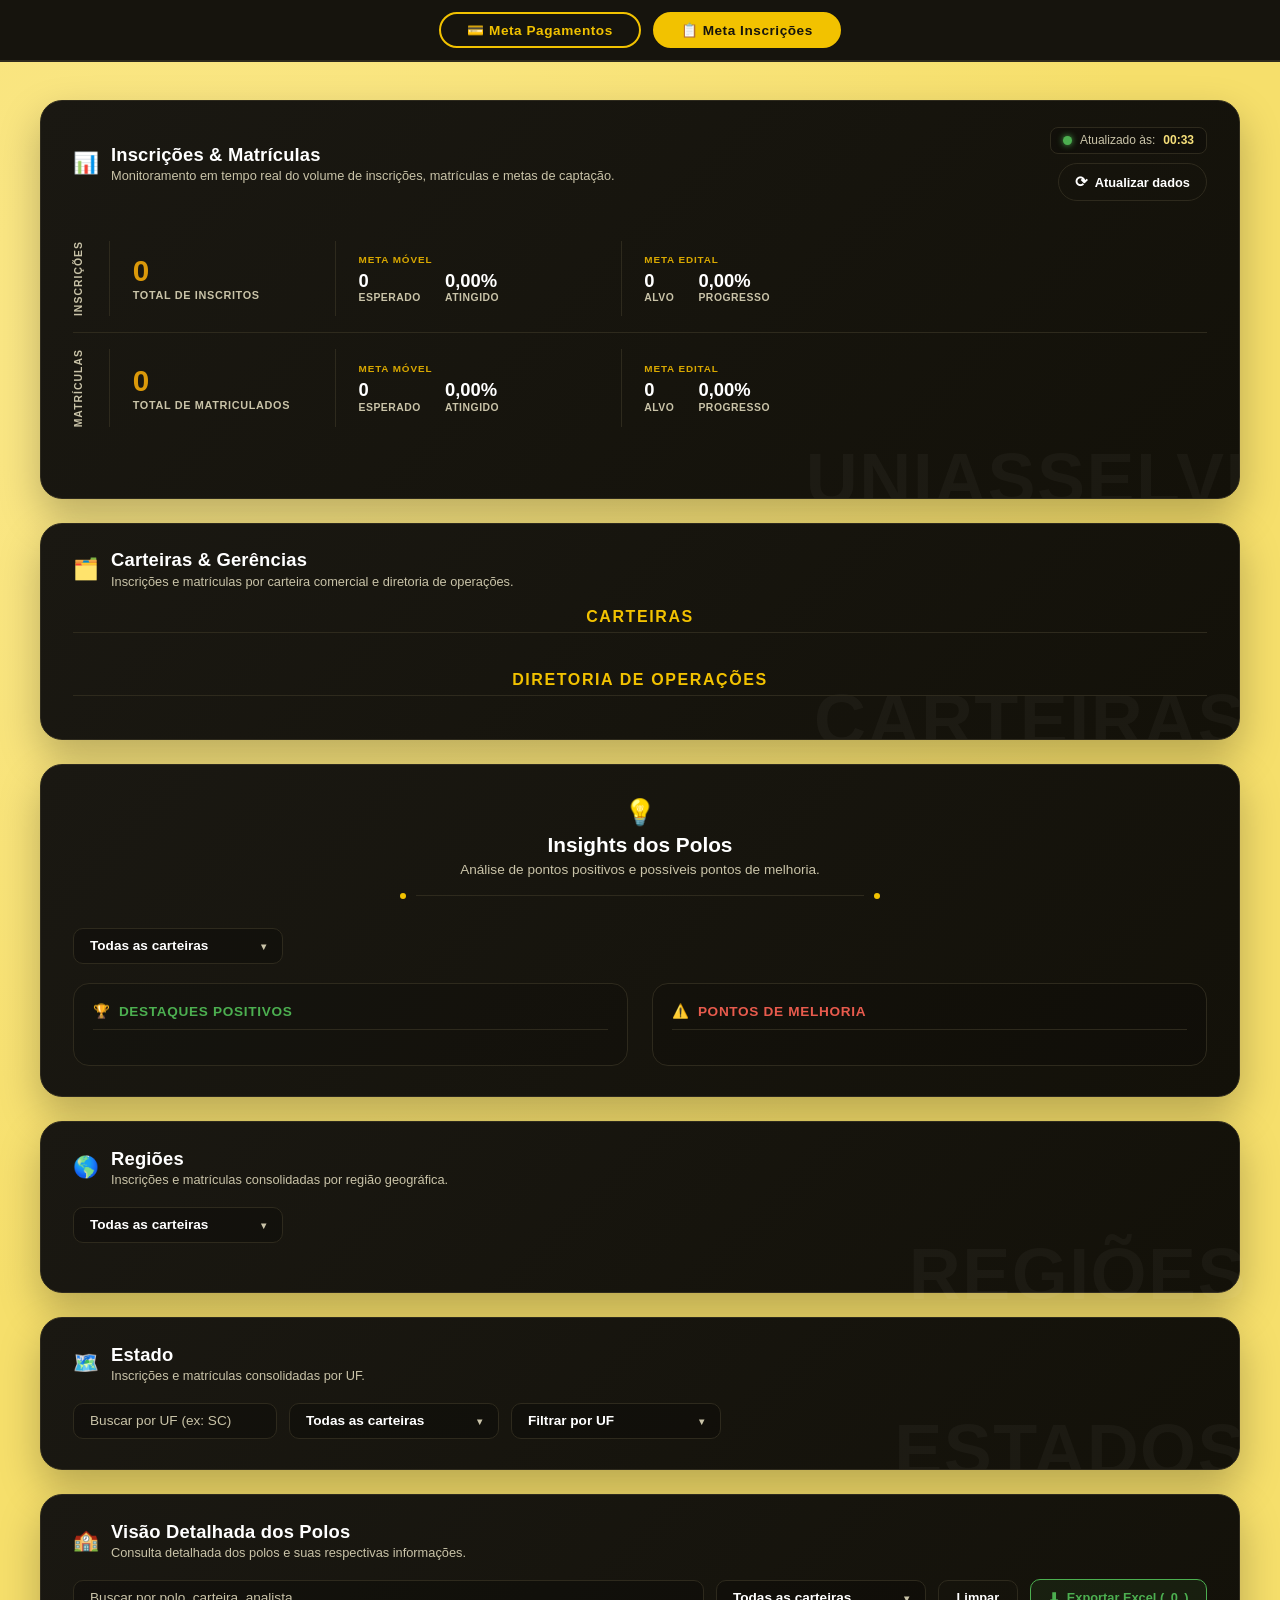
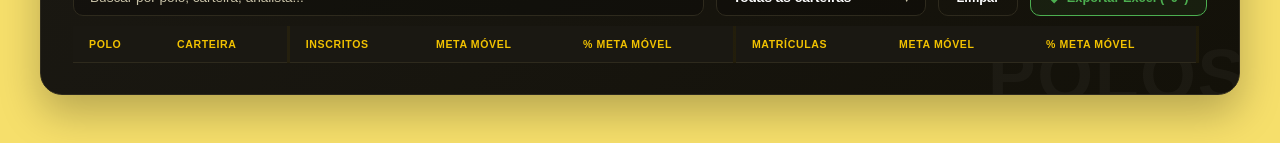
==== commit f2319e96: "terceiro commit" ====
--- a/inscricoes.html
+++ b/inscricoes.html
@@ -248,6 +248,20 @@
 
       <div class="filter-bar">
         <input type="text" id="estados-search" class="filter-search" placeholder="Buscar por UF (ex: SC)">
+
+        <div class="uf-dropdown" id="estadosCarteiraDropdown">
+          <button type="button" class="uf-dropdown-btn" id="estadosCarteiraBtn">
+            <span id="estadosCarteiraLabel">Todas as carteiras</span>
+            <span class="uf-dropdown-arrow">▾</span>
+          </button>
+          <div class="uf-dropdown-panel" id="estadosCarteiraPanel">
+            <div class="uf-dropdown-actions">
+              <button type="button" class="uf-dropdown-action" id="estadosCarteiraSelectAll">Selecionar todos</button>
+              <button type="button" class="uf-dropdown-action" id="estadosCarteiraClearAll">Limpar</button>
+            </div>
+            <div class="uf-chips-wrapper" id="estados-carteira-options"></div>
+          </div>
+        </div>
 
         <div class="uf-dropdown" id="ufDropdown">
           <button type="button" class="uf-dropdown-btn" id="ufDropdownBtn">
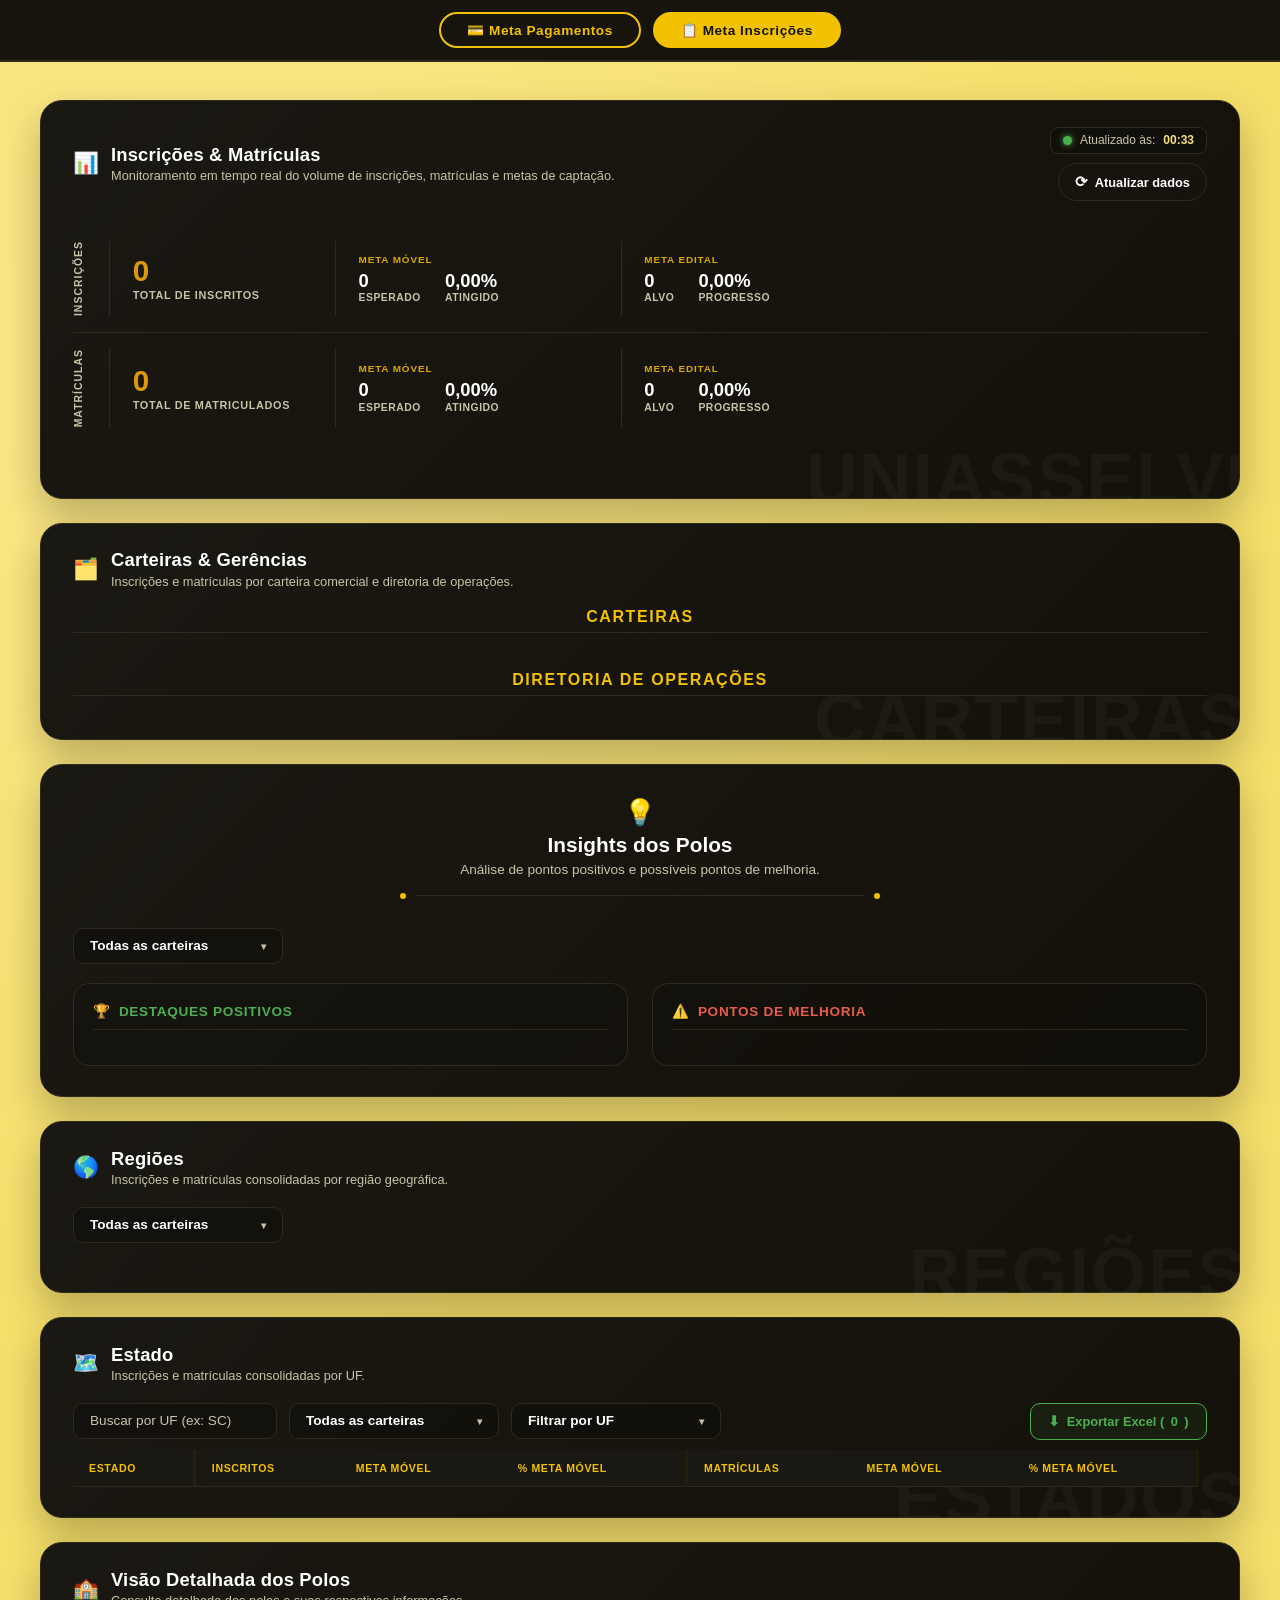
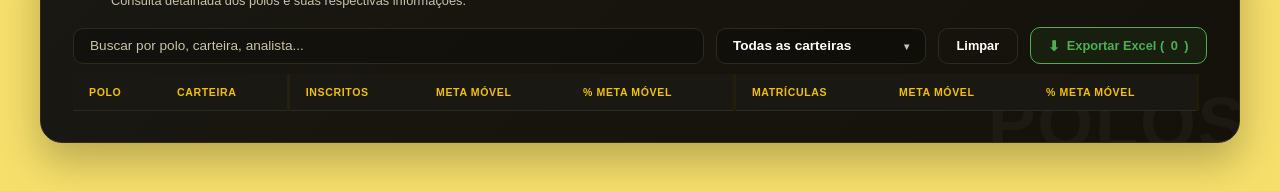
==== commit 9f7796b9: "Add files via upload" ====
--- a/inscricoes.html
+++ b/inscricoes.html
@@ -245,42 +245,61 @@
           </div>
         </div>
       </div>
-
-      <div class="filter-bar">
-        <input type="text" id="estados-search" class="filter-search" placeholder="Buscar por UF (ex: SC)">
-
-        <div class="uf-dropdown" id="estadosCarteiraDropdown">
-          <button type="button" class="uf-dropdown-btn" id="estadosCarteiraBtn">
-            <span id="estadosCarteiraLabel">Todas as carteiras</span>
-            <span class="uf-dropdown-arrow">▾</span>
-          </button>
-          <div class="uf-dropdown-panel" id="estadosCarteiraPanel">
-            <div class="uf-dropdown-actions">
-              <button type="button" class="uf-dropdown-action" id="estadosCarteiraSelectAll">Selecionar todos</button>
-              <button type="button" class="uf-dropdown-action" id="estadosCarteiraClearAll">Limpar</button>
-            </div>
-            <div class="uf-chips-wrapper" id="estados-carteira-options"></div>
-          </div>
-        </div>
-
-        <div class="uf-dropdown" id="ufDropdown">
-          <button type="button" class="uf-dropdown-btn" id="ufDropdownBtn">
-            <span id="ufDropdownLabel">Filtrar por UF</span>
-            <span class="uf-dropdown-arrow">▾</span>
-          </button>
-
-          <div class="uf-dropdown-panel" id="ufDropdownPanel">
-            <div class="uf-dropdown-actions">
-              <button type="button" class="uf-dropdown-action" id="ufSelectAll">Selecionar todos</button>
-              <button type="button" class="uf-dropdown-action" id="ufClearAll">Limpar</button>
-            </div>
-            <div class="uf-chips-wrapper" id="estados-checkboxes"></div>
-          </div>
-        </div>
+      <div class="filter-bar filter-bar--estados">
+        <div class="filter-bar-left">
+          <input type="text" id="estados-search" class="filter-search" placeholder="Buscar por UF (ex: SC)">
+
+          <div class="uf-dropdown" id="estadosCarteiraDropdown">
+            <button type="button" class="uf-dropdown-btn" id="estadosCarteiraBtn">
+              <span id="estadosCarteiraLabel">Todas as carteiras</span>
+              <span class="uf-dropdown-arrow">▾</span>
+            </button>
+            <div class="uf-dropdown-panel" id="estadosCarteiraPanel">
+              <div class="uf-dropdown-actions">
+                <button type="button" class="uf-dropdown-action" id="estadosCarteiraSelectAll">Selecionar todos</button>
+                <button type="button" class="uf-dropdown-action" id="estadosCarteiraClearAll">Limpar</button>
+              </div>
+              <div class="uf-chips-wrapper" id="estados-carteira-options"></div>
+            </div>
+          </div>
+
+          <div class="uf-dropdown" id="ufDropdown">
+            <button type="button" class="uf-dropdown-btn" id="ufDropdownBtn">
+              <span id="ufDropdownLabel">Filtrar por UF</span>
+              <span class="uf-dropdown-arrow">▾</span>
+            </button>
+
+            <div class="uf-dropdown-panel" id="ufDropdownPanel">
+              <div class="uf-dropdown-actions">
+                <button type="button" class="uf-dropdown-action" id="ufSelectAll">Selecionar todos</button>
+                <button type="button" class="uf-dropdown-action" id="ufClearAll">Limpar</button>
+              </div>
+              <div class="uf-chips-wrapper" id="estados-checkboxes"></div>
+            </div>
+          </div>
+        </div>
+
+        <button type="button" class="filter-btn-export" id="estadosExportBtn">
+          <span class="filter-btn-export-icon">⬇</span>
+          Exportar Excel (<span id="estadosExportCount">0</span>)
+        </button>
       </div>
 
       <div class="scroll-container">
-        <div class="cg-grid" id="grid-estados"></div>
+        <table class="polos-table">
+          <thead>
+            <tr>
+              <th class="th-base">Estado</th>
+              <th class="th-sub th-sub--insc-start">Inscritos</th>
+              <th class="th-sub th-sub--insc">Meta Móvel</th>
+              <th class="th-sub th-sub--insc-end">% Meta Móvel</th>
+              <th class="th-sub th-sub--matr-start">Matrículas</th>
+              <th class="th-sub th-sub--matr">Meta Móvel</th>
+              <th class="th-sub th-sub--matr-end">% Meta Móvel</th>
+            </tr>
+          </thead>
+          <tbody id="estados-table-body"></tbody>
+        </table>
       </div>
 
     </section>
--- a/style_inscricoes.css
+++ b/style_inscricoes.css
@@ -823,6 +823,17 @@
   gap: 0.75rem;
 }
 
+.filter-bar--estados {
+  justify-content: space-between;
+}
+
+.filter-bar-left {
+  display: flex;
+  flex-wrap: wrap;
+  align-items: flex-start;
+  gap: 0.75rem;
+}
+
 /* ===== Dropdown de UFs ===== */
 .uf-dropdown {
   position: relative;
@@ -1102,4 +1113,5 @@
 
 .panel--regioes .filter-bar {
   overflow: visible;
-}+}
+
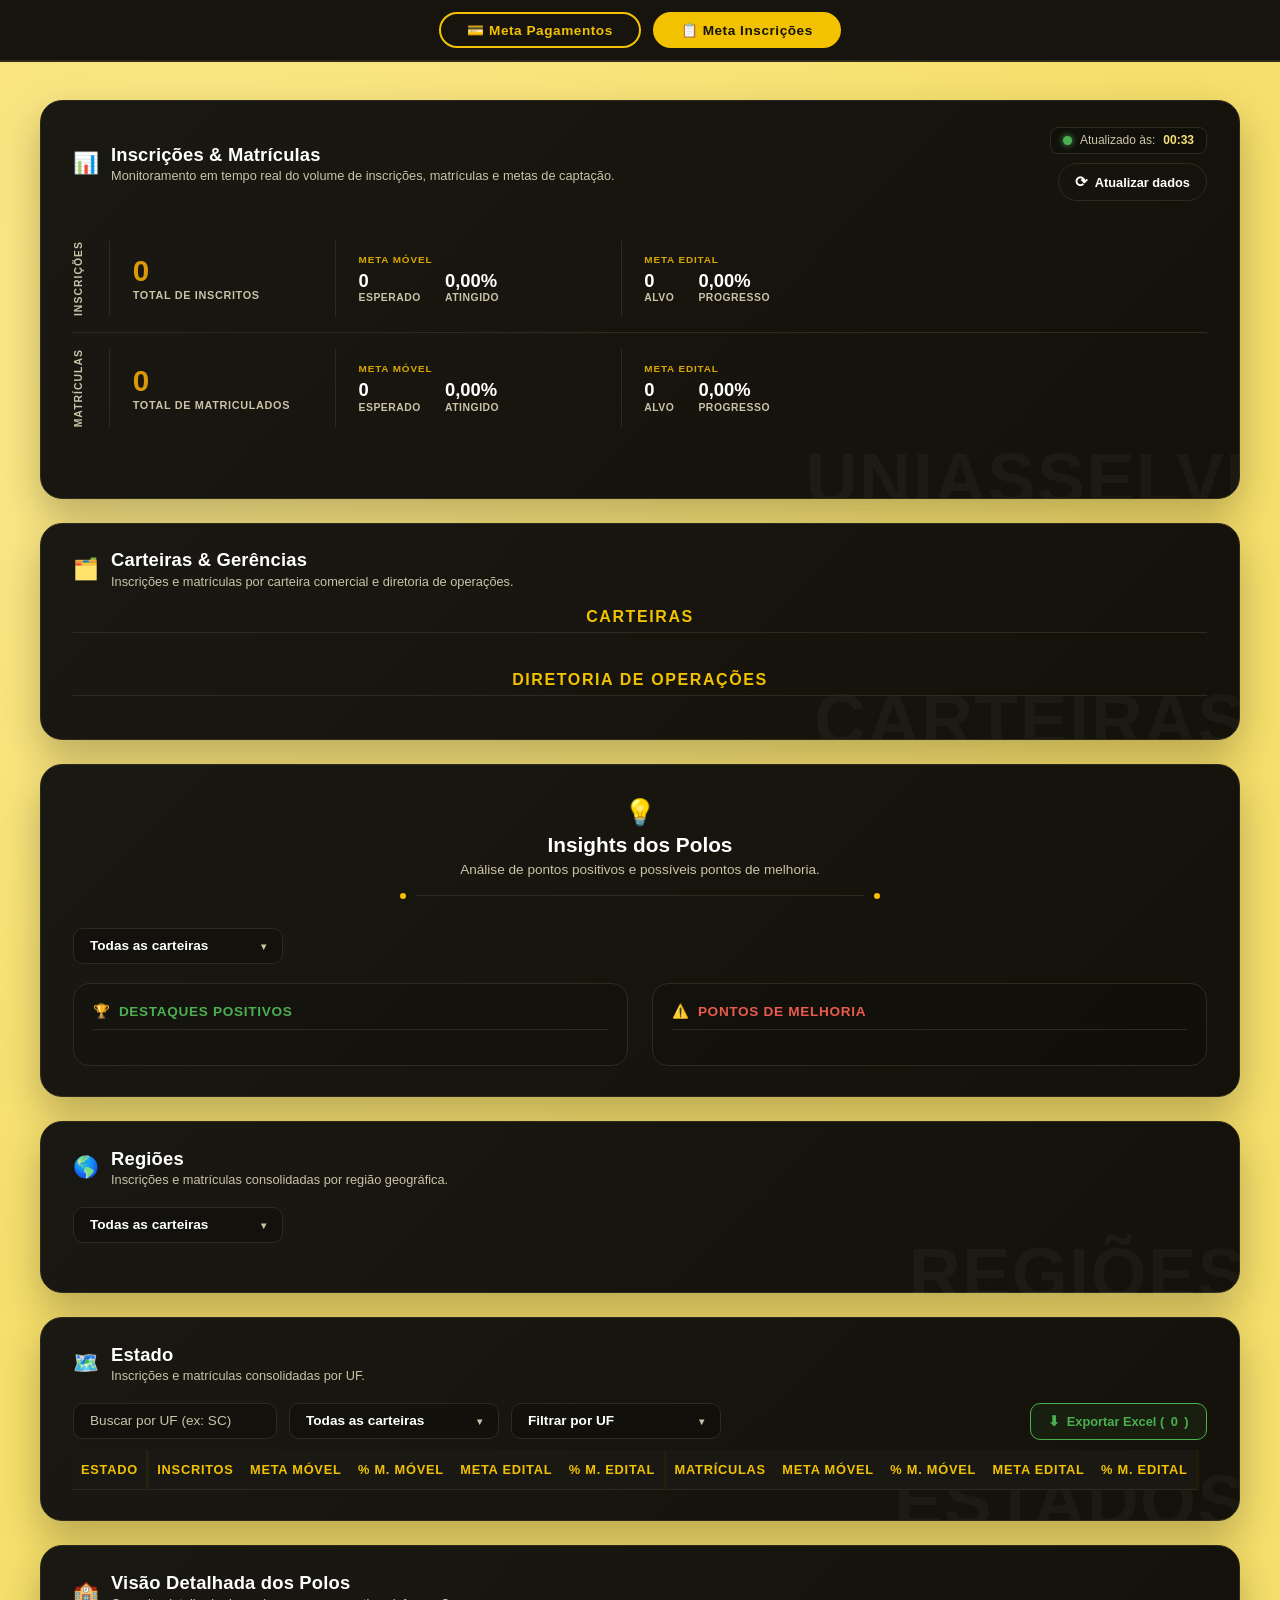
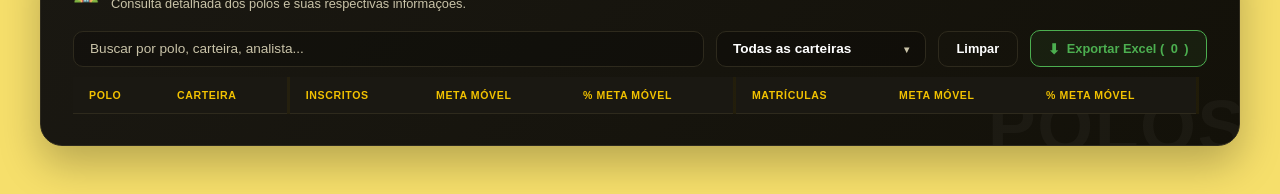
==== commit 22c4d2f6: "Add files via upload" ====
--- a/inscricoes.html
+++ b/inscricoes.html
@@ -292,10 +292,14 @@
               <th class="th-base">Estado</th>
               <th class="th-sub th-sub--insc-start">Inscritos</th>
               <th class="th-sub th-sub--insc">Meta Móvel</th>
-              <th class="th-sub th-sub--insc-end">% Meta Móvel</th>
+              <th class="th-sub th-sub--insc">% M. Móvel</th>
+              <th class="th-sub th-sub--insc">Meta Edital</th>
+              <th class="th-sub th-sub--insc-end">% M. Edital</th>
               <th class="th-sub th-sub--matr-start">Matrículas</th>
               <th class="th-sub th-sub--matr">Meta Móvel</th>
-              <th class="th-sub th-sub--matr-end">% Meta Móvel</th>
+              <th class="th-sub th-sub--matr">% M. Móvel</th>
+              <th class="th-sub th-sub--matr">Meta Edital</th>
+              <th class="th-sub th-sub--matr-end">% M. Edital</th>
             </tr>
           </thead>
           <tbody id="estados-table-body"></tbody>
--- a/style_inscricoes.css
+++ b/style_inscricoes.css
@@ -1115,3 +1115,10 @@
   overflow: visible;
 }
 
+/* Compactar colunas da tabela de Estados para caber os novos indicadores */
+.panel--estados .polos-table thead th,
+.panel--estados .polos-table tbody td {
+  padding-left: 0.5rem;
+  padding-right: 0.5rem;
+  font-size: 0.8rem;
+}
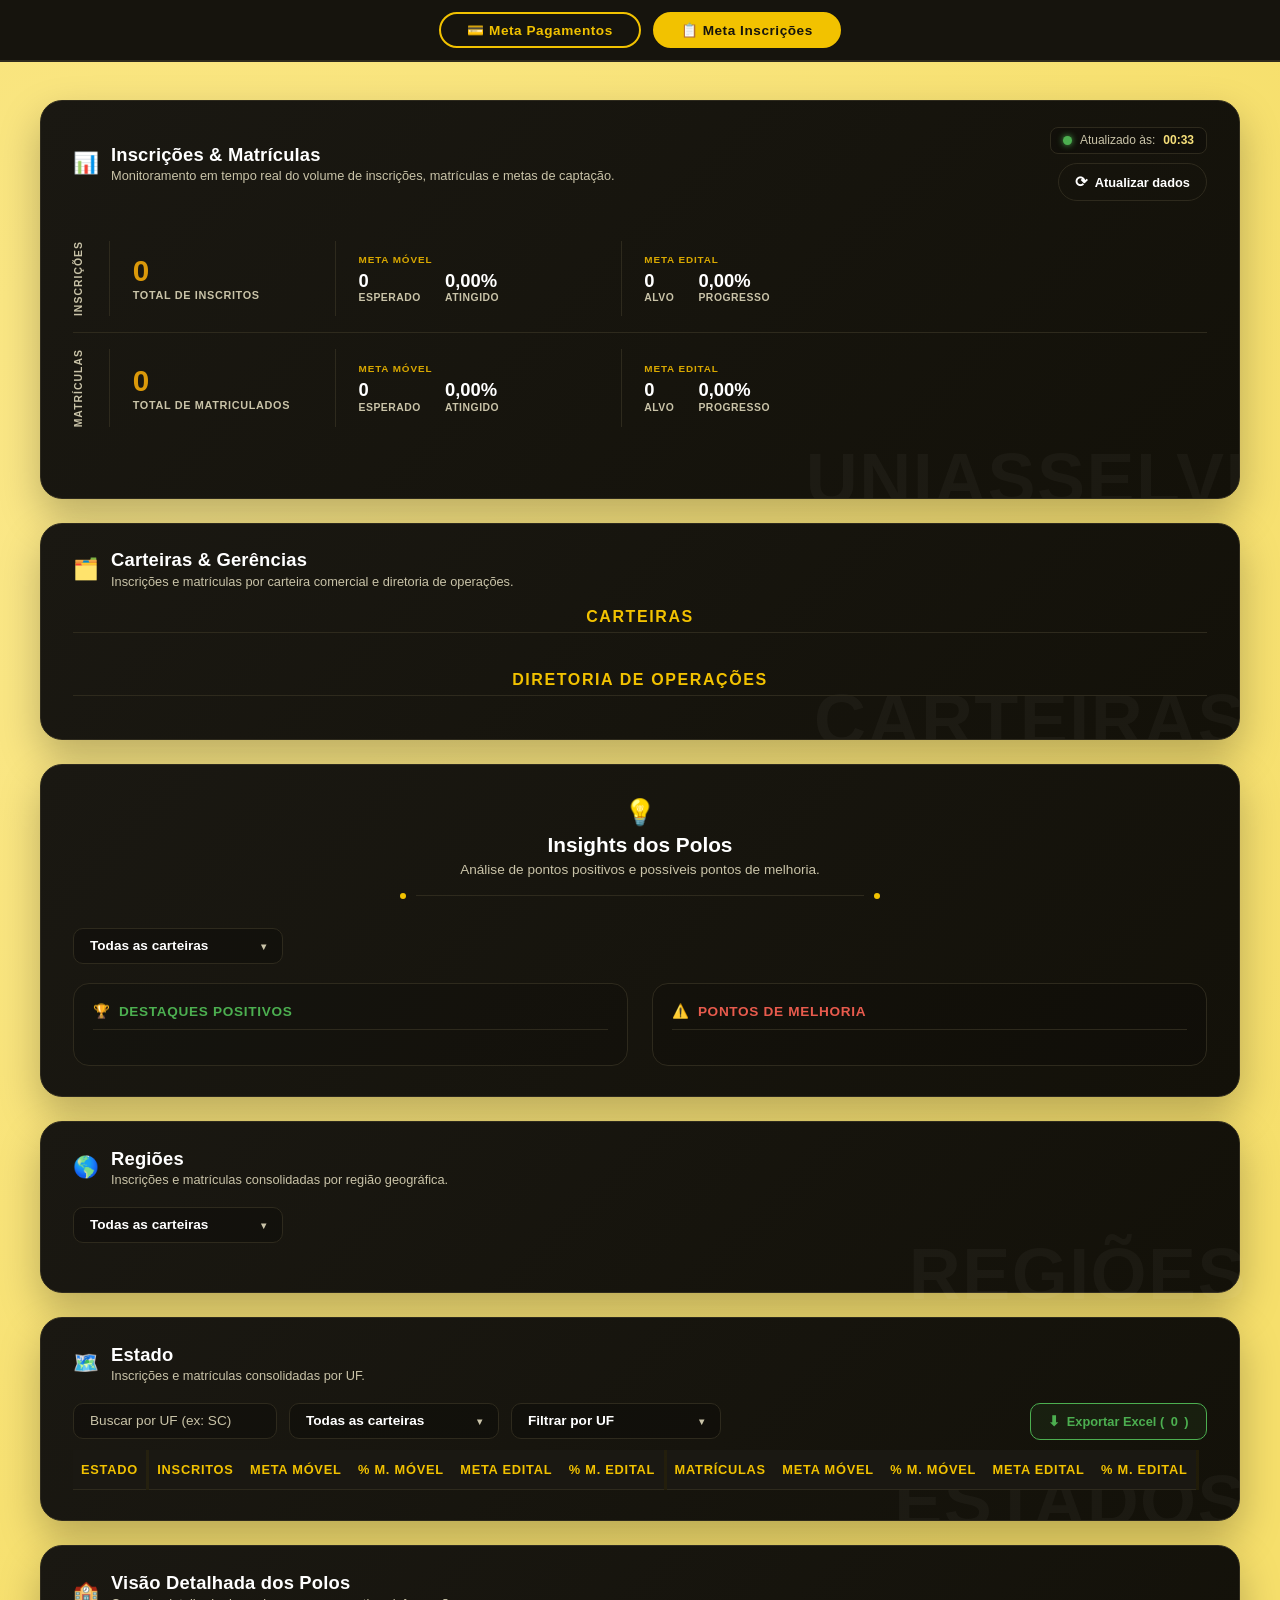
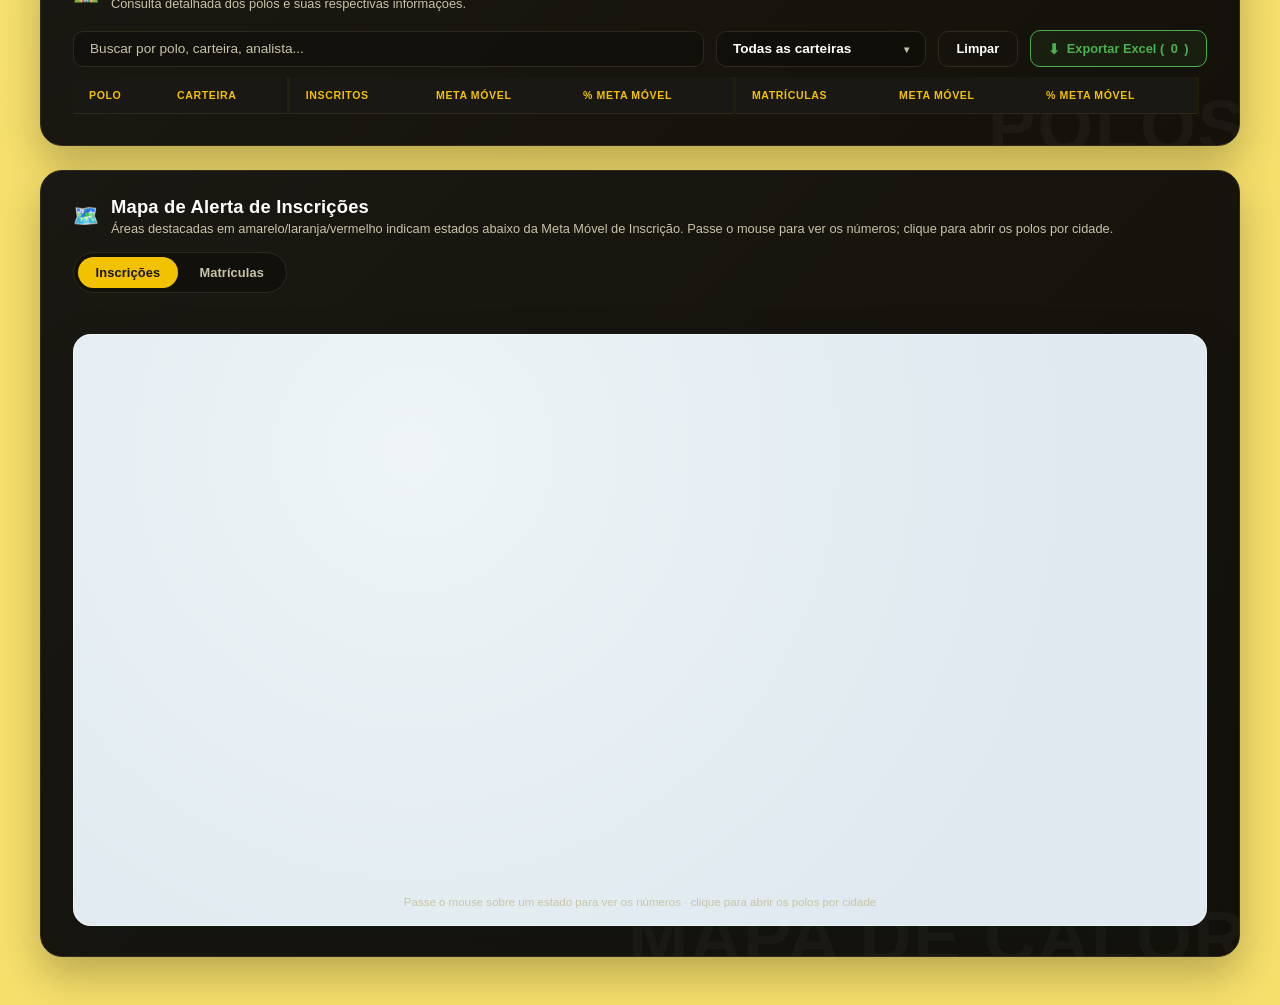
==== commit 69a77808: "Add files via upload" ====
--- a/inscricoes.html
+++ b/inscricoes.html
@@ -368,9 +368,62 @@
 
     </section>
 
+    <section class="panel panel--mapa-alerta" style="margin-top: 1.5rem;">
+
+      <div class="panel-bg-text">MAPA DE CALOR</div>
+
+      <div class="panel-header" style="margin-bottom: 1.2rem;">
+        <div class="brand">
+          <span class="brand-icon">🗺️</span>
+          <div class="brand-text">
+            <h1 id="mapaTitle">Mapa de Alerta de Inscrições</h1>
+            <p class="brand-sub" id="mapaSubtitle">Áreas destacadas em amarelo/laranja/vermelho indicam estados abaixo da Meta Móvel de Inscrição. Passe o mouse para ver os números; clique para abrir os polos por cidade.</p>
+          </div>
+        </div>
+
+        <div class="metric-toggle" id="mapaMetricToggle">
+          <button type="button" class="metric-toggle-btn active" data-metric="insc">Inscrições</button>
+          <button type="button" class="metric-toggle-btn" data-metric="matr">Matrículas</button>
+        </div>
+      </div>
+
+      <div class="band-summary" id="mapaBandSummary"></div>
+
+      <div class="map-card">
+        <div class="map-frame">
+          <svg id="mapaBrSvg" viewBox="0 0 640 622" xmlns="http://www.w3.org/2000/svg">
+            <g id="mapaStatesLayer"></g>
+          </svg>
+          <canvas id="mapaCloudCanvas" width="640" height="622"></canvas>
+          <svg id="mapaLabelsSvg" viewBox="0 0 640 622" xmlns="http://www.w3.org/2000/svg">
+            <g id="mapaLabelsLayer"></g>
+          </svg>
+        </div>
+        <p class="map-hint">Passe o mouse sobre um estado para ver os números · clique para abrir os polos por cidade</p>
+      </div>
+
+    </section>
 
   </main>
 
+  <div id="mapaTooltip"></div>
+
+  <div class="modal-backdrop" id="mapaModalBackdrop">
+    <div class="modal-panel" id="mapaModalPanel">
+      <div class="modal-header">
+        <div>
+          <div class="modal-title" id="mapaModalTitle">Estado</div>
+          <div class="modal-subtitle" id="mapaModalSubtitle">Polos por cidade</div>
+        </div>
+        <button class="modal-close" id="mapaModalClose" aria-label="Fechar" type="button">✕</button>
+      </div>
+      <div class="modal-summary" id="mapaModalSummary"></div>
+      <div class="modal-cities-label" id="mapaModalCitiesLabel">Polos por cidade — Inscrições</div>
+      <div class="heat-grid" id="mapaModalGrid"></div>
+    </div>
+  </div>
+
+  <script src="br_state_paths.js"></script>
   <script src="script-inscricoes.js"></script>
 </body>
 
--- a/style_inscricoes.css
+++ b/style_inscricoes.css
@@ -14,6 +14,23 @@
   --vermelho-alerta: #e85b4d;
   --ciano-destaque: #db990a;
   --ciano-destaque-suave: #fcc100;
+
+  /* Cartao do Mapa de Alerta (mundo visual proprio, estilo mapa meteorologico) */
+  --map-sea: #dfe9ef;
+  --map-land: #f7f8f6;
+  --map-land-hover: #eef1ec;
+  --map-border: #c3cad1;
+  --map-border-hover: #d9a800;
+  --map-text: #232a30;
+  --map-text-soft: #5b6672;
+  --map-card-shadow: rgba(15, 23, 32, 0.28);
+  --tooltip-bg: #ffffff;
+  --tooltip-border: #d7dbe0;
+  --tooltip-shadow: rgba(15, 23, 32, 0.25);
+
+  --sev-atencao: #ffc400;
+  --sev-alerta: #ff6a00;
+  --sev-critico: #e61414;
 }
 
 * {
@@ -1121,4 +1138,279 @@
   padding-left: 0.5rem;
   padding-right: 0.5rem;
   font-size: 0.8rem;
+}
+
+/* ==========================================
+   Seção Mapa de Alerta (Inscrições / Matrículas)
+   ========================================== */
+
+/* ---------- Seletor Inscrições / Matrículas ---------- */
+.metric-toggle {
+  display: flex;
+  gap: 0.25rem;
+  background: rgba(0, 0, 0, 0.3);
+  border: 1px solid var(--cinza-borda);
+  border-radius: 999px;
+  padding: 4px;
+  flex-shrink: 0;
+}
+
+.metric-toggle-btn {
+  background: transparent;
+  border: none;
+  color: var(--texto-suave);
+  font-size: 0.8rem;
+  font-weight: 700;
+  padding: 0.5rem 1.1rem;
+  border-radius: 999px;
+  cursor: pointer;
+  letter-spacing: 0.01em;
+  transition: background 0.15s ease, color 0.15s ease;
+}
+
+.metric-toggle-btn:hover { color: var(--amarelo-claro); }
+
+.metric-toggle-btn.active {
+  background: var(--amarelo);
+  color: var(--preto);
+}
+
+.metric-toggle-btn.active:hover { color: var(--preto); }
+
+/* ---------- Resumo / legenda por faixa de severidade ---------- */
+.band-summary {
+  display: flex;
+  flex-wrap: wrap;
+  gap: 0.6rem;
+  margin-bottom: 1.4rem;
+  position: relative;
+  z-index: 1;
+}
+
+.band-chip {
+  display: flex;
+  align-items: center;
+  gap: 0.5rem;
+  background: rgba(0, 0, 0, 0.25);
+  border: 1px solid var(--cinza-borda);
+  border-radius: 999px;
+  padding: 0.4rem 0.85rem;
+  font-size: 0.75rem;
+  font-weight: 600;
+  color: var(--texto-suave);
+}
+
+.band-swatch { width: 13px; height: 13px; border-radius: 4px; flex-shrink: 0; }
+.band-swatch.ok { background: transparent; border: 2px solid var(--verde-ok); border-radius: 50%; }
+.band-chip strong { color: var(--texto-claro); font-variant-numeric: tabular-nums; }
+
+/* ---------- Cartão do mapa (mundo visual próprio, claro) ---------- */
+.map-card {
+  position: relative;
+  z-index: 1;
+  background: radial-gradient(circle at 30% 20%, #eef4f7 0%, var(--map-sea) 70%);
+  border-radius: 18px;
+  padding: 1.4rem 1.2rem 1.1rem;
+  box-shadow: inset 0 0 0 1px rgba(255, 255, 255, 0.4), 0 20px 45px var(--map-card-shadow);
+}
+
+.map-frame {
+  position: relative;
+  width: 100%;
+  max-width: 540px;
+  margin: 0 auto;
+  aspect-ratio: 640 / 622;
+}
+
+.map-frame > svg,
+.map-frame > canvas {
+  position: absolute;
+  inset: 0;
+  width: 100%;
+  height: 100%;
+}
+
+.map-frame > canvas { pointer-events: none; }
+#mapaCloudCanvas { filter: blur(6px); opacity: 0.98; }
+#mapaLabelsSvg { pointer-events: none; }
+
+.uf-path {
+  fill: var(--map-land);
+  stroke: var(--map-border);
+  stroke-width: 1;
+  cursor: pointer;
+  transition: fill 0.12s ease, stroke 0.12s ease, stroke-width 0.12s ease;
+}
+
+.uf-path:hover {
+  fill: var(--map-land-hover);
+  stroke: var(--map-border-hover);
+  stroke-width: 2.2;
+}
+
+.uf-label {
+  font-size: 9.5px;
+  font-weight: 800;
+  text-anchor: middle;
+  dominant-baseline: middle;
+  pointer-events: none;
+  letter-spacing: 0.02em;
+  fill: var(--map-text);
+  stroke: #ffffff;
+  stroke-width: 2.4px;
+  paint-order: stroke fill;
+}
+
+.map-hint {
+  text-align: center;
+  font-size: 0.72rem;
+  color: var(--texto-suave);
+  margin-top: 0.9rem;
+  position: relative;
+  z-index: 1;
+}
+
+/* ---------- Tooltip do mapa (tema claro) ---------- */
+#mapaTooltip {
+  position: fixed;
+  pointer-events: none;
+  background: var(--tooltip-bg);
+  border: 1px solid var(--tooltip-border);
+  border-radius: 10px;
+  padding: 0.7rem 0.9rem;
+  font-size: 0.76rem;
+  color: var(--map-text);
+  box-shadow: 0 14px 32px var(--tooltip-shadow);
+  z-index: 80;
+  opacity: 0;
+  transition: opacity 0.1s ease;
+  min-width: 195px;
+}
+
+#mapaTooltip.visible { opacity: 1; }
+#mapaTooltip .tt-title { font-weight: 800; margin-bottom: 0.35rem; font-size: 0.85rem; }
+
+#mapaTooltip .tt-badge {
+  display: inline-block;
+  font-size: 0.62rem;
+  font-weight: 800;
+  text-transform: uppercase;
+  letter-spacing: 0.05em;
+  padding: 0.15rem 0.5rem;
+  border-radius: 999px;
+  color: #fff;
+  margin-bottom: 0.5rem;
+}
+
+#mapaTooltip .tt-row { display: flex; justify-content: space-between; gap: 1.2rem; color: var(--map-text-soft); padding: 0.08rem 0; }
+#mapaTooltip .tt-row b { color: var(--map-text); font-variant-numeric: tabular-nums; }
+#mapaTooltip .tt-hint { margin-top: 0.5rem; padding-top: 0.4rem; border-top: 1px solid var(--tooltip-border); font-size: 0.65rem; color: var(--map-text-soft); font-style: italic; }
+
+/* ---------- Modal (drill-down por cidade, tema claro) ---------- */
+.modal-backdrop {
+  position: fixed;
+  inset: 0;
+  background: rgba(15, 18, 12, 0.6);
+  backdrop-filter: blur(2px);
+  display: none;
+  align-items: center;
+  justify-content: center;
+  z-index: 100;
+  padding: 2rem 1rem;
+}
+
+.modal-backdrop.open { display: flex; }
+
+.modal-panel {
+  width: 100%;
+  max-width: 760px;
+  max-height: 84vh;
+  overflow-y: auto;
+  background: #ffffff;
+  border: 1px solid var(--tooltip-border);
+  border-radius: 20px;
+  padding: 1.6rem 1.8rem 1.8rem;
+  box-shadow: 0 30px 70px rgba(0, 0, 0, 0.4);
+  color: var(--map-text);
+}
+
+.modal-header {
+  display: flex;
+  align-items: flex-start;
+  justify-content: space-between;
+  gap: 1rem;
+  margin-bottom: 1rem;
+  padding-bottom: 0.9rem;
+  border-bottom: 1px solid var(--tooltip-border);
+}
+
+.modal-title { font-size: 1.15rem; font-weight: 800; color: var(--map-text); }
+.modal-subtitle { font-size: 0.78rem; color: var(--map-text-soft); margin-top: 0.2rem; }
+
+.modal-close {
+  background: #f1f3f4;
+  border: 1px solid var(--tooltip-border);
+  color: var(--map-text);
+  width: 32px; height: 32px;
+  border-radius: 50%;
+  cursor: pointer;
+  font-size: 1rem;
+  line-height: 1;
+  flex-shrink: 0;
+  transition: border-color 0.15s ease, background 0.15s ease;
+}
+
+.modal-close:hover { border-color: var(--amarelo-queimado); background: #fff3d0; }
+
+.modal-summary { margin-bottom: 1.2rem; }
+
+.modal-stat {
+  background: #f4f6f5;
+  border: 1px solid var(--tooltip-border);
+  border-radius: 12px;
+  padding: 0.75rem 1rem;
+  max-width: 340px;
+}
+
+.modal-stat-label { font-size: 0.62rem; text-transform: uppercase; letter-spacing: 0.06em; color: var(--map-text-soft); margin-bottom: 0.3rem; }
+.modal-stat-row { display: flex; align-items: baseline; gap: 0.5rem; flex-wrap: wrap; }
+.modal-stat-value { font-size: 1.3rem; font-weight: 800; color: var(--map-text); font-variant-numeric: tabular-nums; }
+.modal-stat-of { font-size: 0.75rem; color: var(--map-text-soft); font-variant-numeric: tabular-nums; }
+.modal-stat-pct { font-size: 0.8rem; font-weight: 700; margin-left: auto; font-variant-numeric: tabular-nums; }
+
+.modal-cities-label {
+  font-size: 0.68rem;
+  font-weight: 700;
+  text-transform: uppercase;
+  letter-spacing: 0.08em;
+  color: var(--map-text-soft);
+  margin-bottom: 0.6rem;
+}
+
+.heat-grid {
+  display: grid;
+  grid-template-columns: repeat(auto-fill, minmax(118px, 1fr));
+  gap: 0.55rem;
+}
+
+.heat-tile {
+  border-radius: 10px;
+  padding: 0.55rem 0.65rem;
+  display: flex;
+  flex-direction: column;
+  gap: 0.3rem;
+  cursor: default;
+  border: 1px solid rgba(0, 0, 0, 0.15);
+  transition: transform 0.12s ease, box-shadow 0.12s ease;
+  position: relative;
+}
+
+.heat-tile:hover { transform: translateY(-2px) scale(1.03); box-shadow: 0 8px 18px rgba(0, 0, 0, 0.25); z-index: 3; }
+.heat-tile-name { font-size: 0.68rem; font-weight: 700; line-height: 1.15; overflow: hidden; text-overflow: ellipsis; display: -webkit-box; -webkit-line-clamp: 2; line-clamp: 2; -webkit-box-orient: vertical; opacity: 0.92; }
+.heat-tile-pct { font-size: 1.05rem; font-weight: 800; line-height: 1; font-variant-numeric: tabular-nums; }
+.heat-tile-frac { font-size: 0.6rem; font-weight: 600; opacity: 0.85; font-variant-numeric: tabular-nums; }
+
+@media (max-width: 760px) {
+  .panel--mapa-alerta .panel-header { flex-direction: column; }
+  .modal-summary { grid-template-columns: 1fr; }
 }
